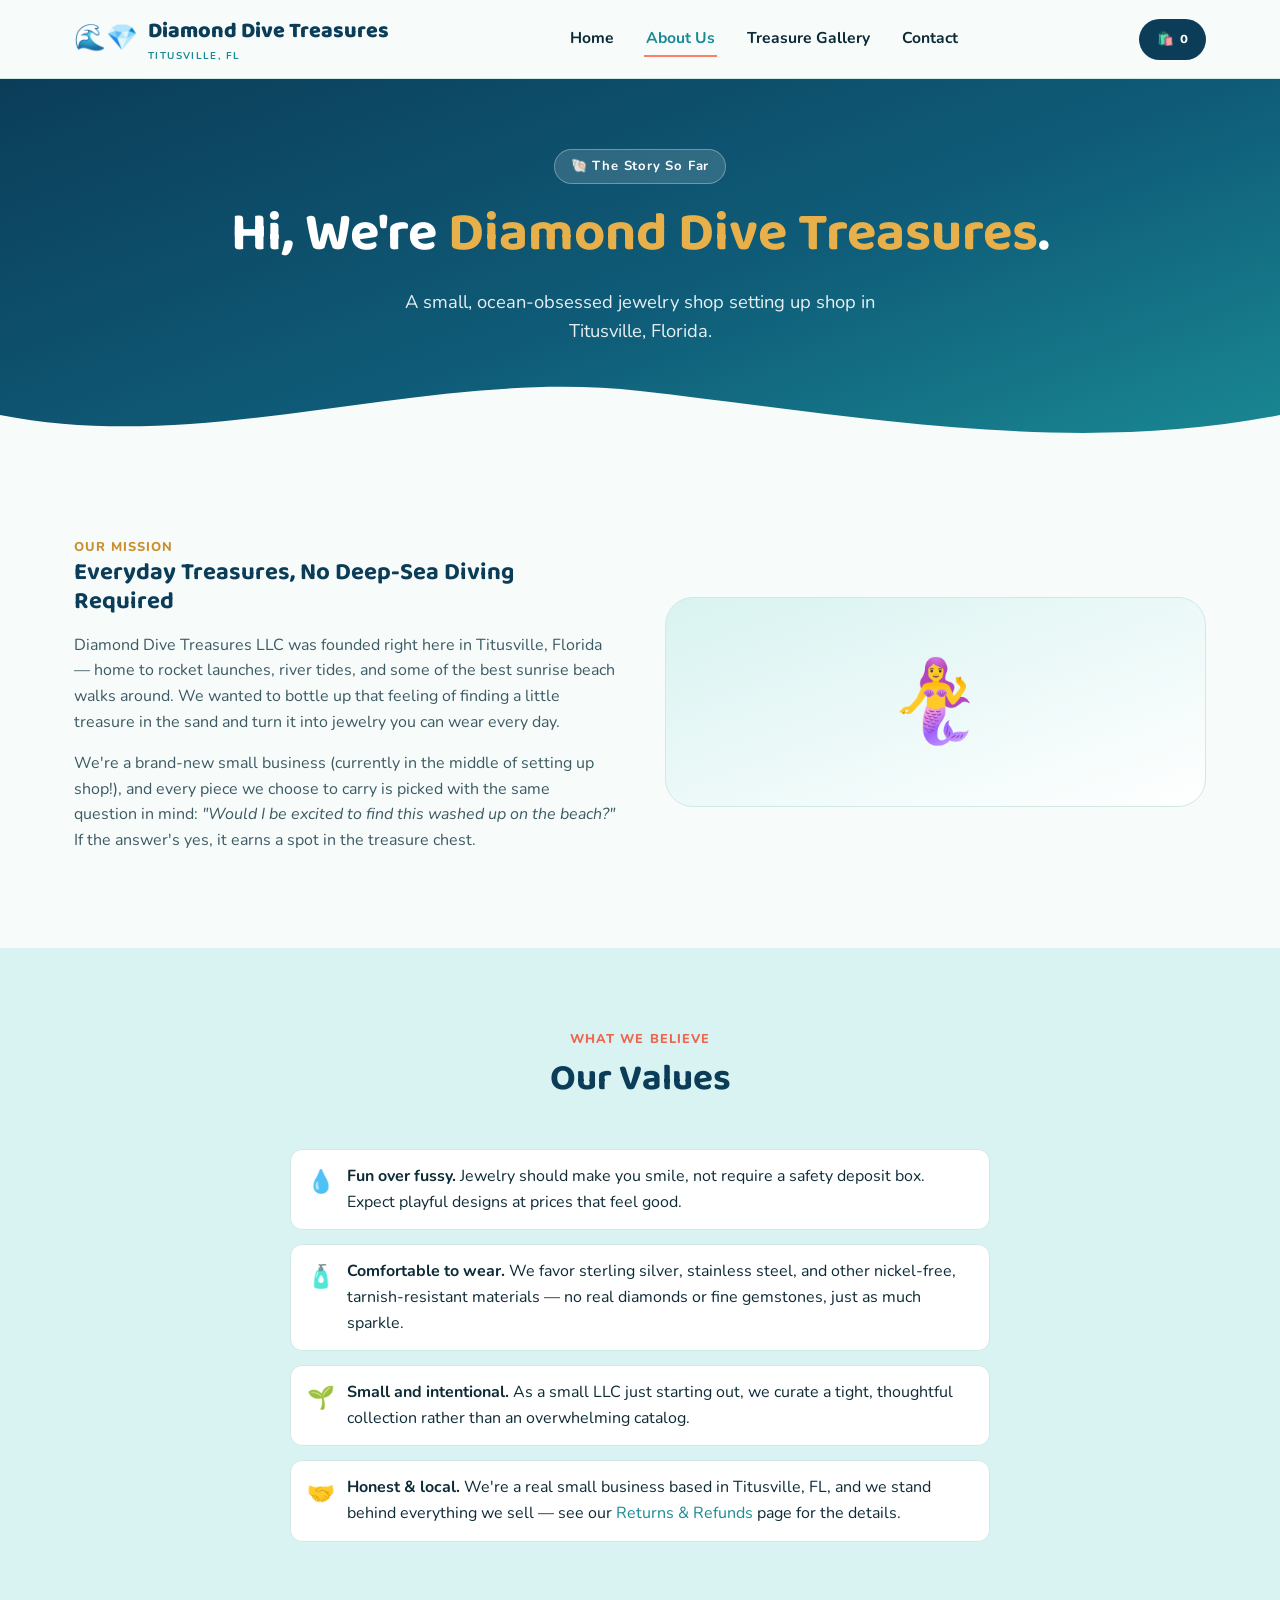
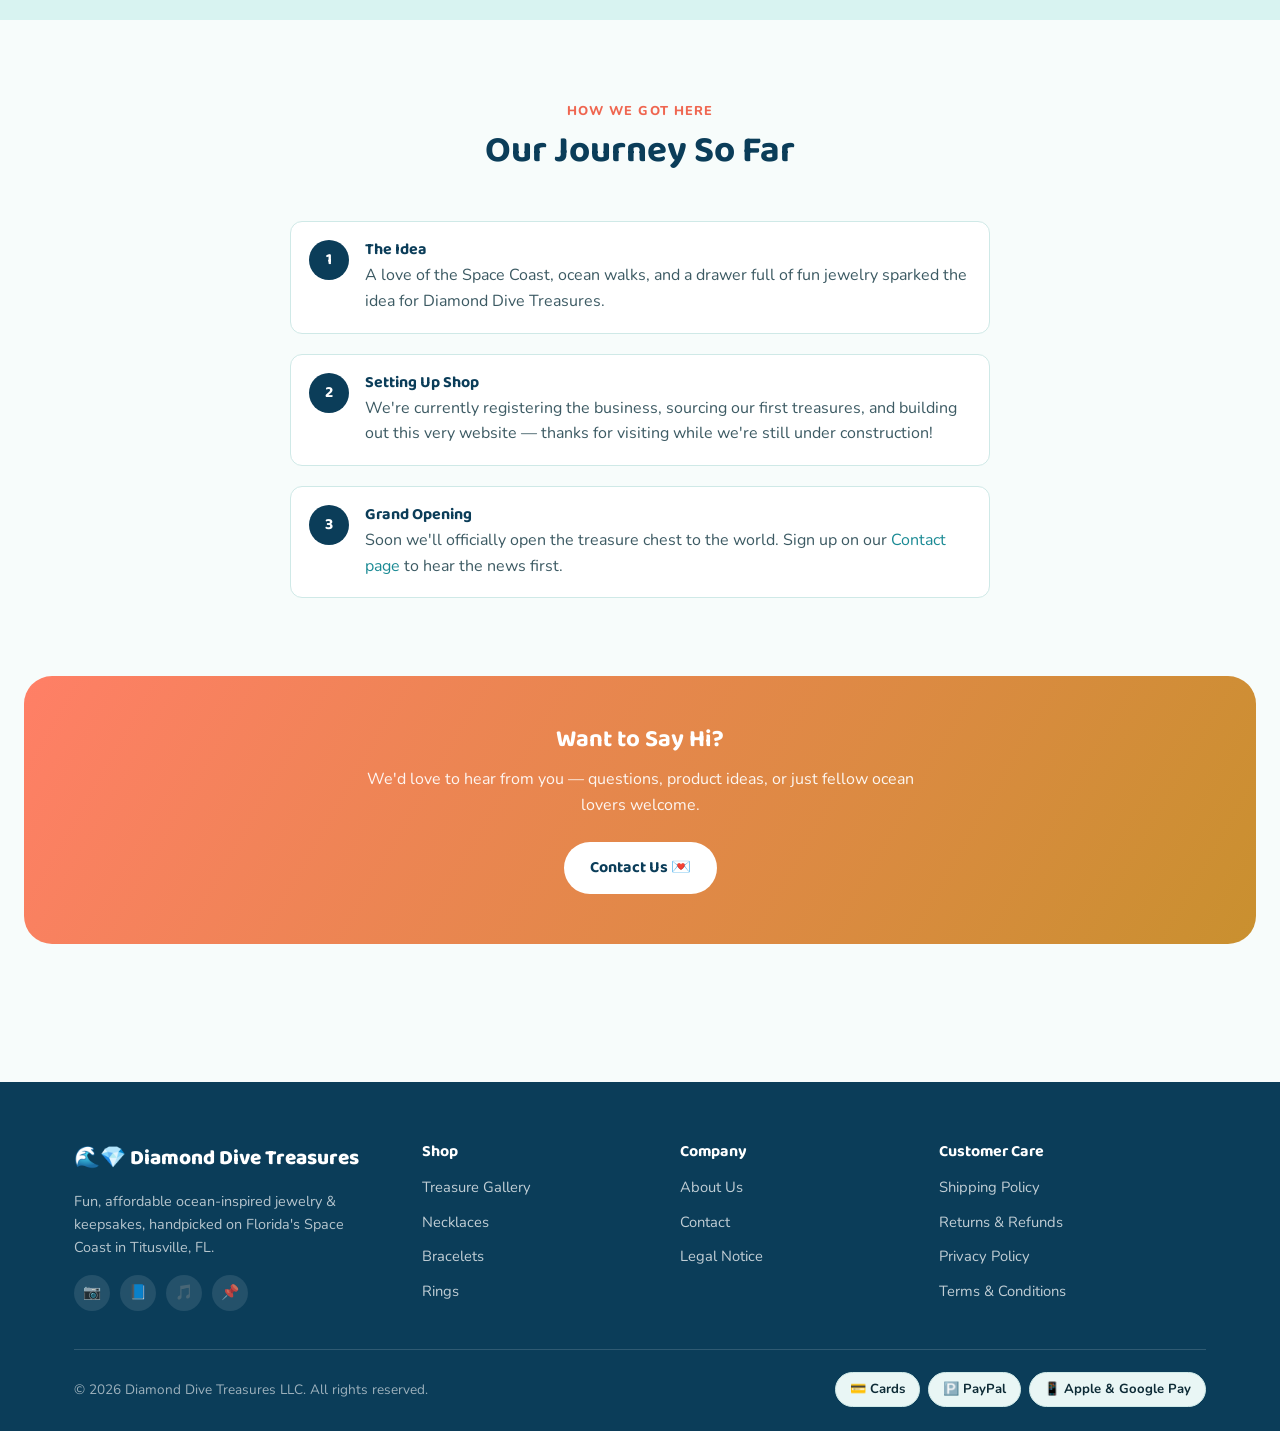
==== about.html @ ce4e102c "Build initial Diamond Dive Treasures LLC website Ocean-themed static site for the jewelry business: " ====
<!DOCTYPE html>
<html lang="en">
<head>
  <meta charset="UTF-8" />
  <meta name="viewport" content="width=device-width, initial-scale=1.0" />
  <title>About Us | Diamond Dive Treasures LLC</title>
  <meta name="description" content="Meet Diamond Dive Treasures LLC — a small, ocean-loving jewelry shop based in Titusville, FL." />
  <link rel="icon" href="data:image/svg+xml,%3Csvg xmlns='http://www.w3.org/2000/svg' viewBox='0 0 100 100'%3E%3Ctext y='.9em' font-size='90'%3E%F0%9F%92%8E%3C/text%3E%3C/svg%3E" />
  <link rel="stylesheet" href="css/style.css" />
  <link rel="preconnect" href="https://app.snipcart.com" />
  <link rel="preconnect" href="https://cdn.snipcart.com" />
  <link rel="stylesheet" href="https://cdn.snipcart.com/themes/v3.7.1/default/snipcart.css" />
</head>
<body>

  <header class="site-header">
    <div class="nav-wrap">
      <a href="index.html" class="logo">
        <span class="logo-icon">🌊💎</span>
        <span>Diamond Dive Treasures<span class="logo-sub">Titusville, FL</span></span>
      </a>
      <nav>
        <ul class="nav-links">
          <li><a href="index.html">Home</a></li>
          <li><a href="about.html">About Us</a></li>
          <li><a href="gallery.html">Treasure Gallery</a></li>
          <li><a href="contact.html">Contact</a></li>
        </ul>
      </nav>
      <div class="nav-actions">
        <button class="cart-btn snipcart-checkout" aria-label="View cart">🛍️ <span class="snipcart-total-items">0</span></button>
        <button class="nav-toggle" aria-label="Toggle menu"><span></span><span></span><span></span></button>
      </div>
    </div>
  </header>

  <section class="hero" style="padding:70px 0 110px;">
    <div class="bubbles"></div>
    <div class="container" style="grid-template-columns:1fr;text-align:center;">
      <div>
        <span class="hero-eyebrow">🐚 The Story So Far</span>
        <h1>Hi, We're <span>Diamond Dive Treasures</span>.</h1>
        <p class="lead" style="margin:0 auto;">A small, ocean-obsessed jewelry shop setting up shop in Titusville, Florida.</p>
      </div>
    </div>
    <div class="wave-divider">
      <svg viewBox="0 0 1440 120" preserveAspectRatio="none"><path fill="#f7fcfb" d="M0,64 C240,120 480,0 720,32 C960,64 1200,120 1440,64 L1440,120 L0,120 Z"></path></svg>
    </div>
  </section>

  <section class="section">
    <div class="container split">
      <div>
        <span class="kicker" style="color:#c9902f;font-weight:800;letter-spacing:.08em;text-transform:uppercase;font-size:.8rem;">Our Mission</span>
        <h2>Everyday Treasures, No Deep-Sea Diving Required</h2>
        <p style="color:var(--ink-soft);">Diamond Dive Treasures LLC was founded right here in Titusville, Florida — home to rocket launches, river tides, and some of the best sunrise beach walks around. We wanted to bottle up that feeling of finding a little treasure in the sand and turn it into jewelry you can wear every day.</p>
        <p style="color:var(--ink-soft);">We're a brand-new small business (currently in the middle of setting up shop!), and every piece we choose to carry is picked with the same question in mind: <em>"Would I be excited to find this washed up on the beach?"</em> If the answer's yes, it earns a spot in the treasure chest.</p>
      </div>
      <div class="about-blob">🧜‍♀️</div>
    </div>
  </section>

  <section class="section section-alt">
    <div class="container">
      <div class="section-head">
        <span class="kicker">What We Believe</span>
        <h2>Our Values</h2>
      </div>
      <ul class="value-list" style="max-width:700px;margin:0 auto;">
        <li><span class="emoji">💧</span><div><strong>Fun over fussy.</strong> Jewelry should make you smile, not require a safety deposit box. Expect playful designs at prices that feel good.</div></li>
        <li><span class="emoji">🧴</span><div><strong>Comfortable to wear.</strong> We favor sterling silver, stainless steel, and other nickel-free, tarnish-resistant materials — no real diamonds or fine gemstones, just as much sparkle.</div></li>
        <li><span class="emoji">🌱</span><div><strong>Small and intentional.</strong> As a small LLC just starting out, we curate a tight, thoughtful collection rather than an overwhelming catalog.</div></li>
        <li><span class="emoji">🤝</span><div><strong>Honest &amp; local.</strong> We're a real small business based in Titusville, FL, and we stand behind everything we sell — see our <a href="returns-refunds.html">Returns &amp; Refunds</a> page for the details.</div></li>
      </ul>
    </div>
  </section>

  <section class="section">
    <div class="container">
      <div class="section-head">
        <span class="kicker">How We Got Here</span>
        <h2>Our Journey So Far</h2>
      </div>
      <div class="timeline" style="max-width:700px;margin:0 auto;">
        <div class="step">
          <div class="num">1</div>
          <div><h4 style="margin:0 0 4px;">The Idea</h4><p style="margin:0;color:var(--ink-soft);">A love of the Space Coast, ocean walks, and a drawer full of fun jewelry sparked the idea for Diamond Dive Treasures.</p></div>
        </div>
        <div class="step">
          <div class="num">2</div>
          <div><h4 style="margin:0 0 4px;">Setting Up Shop</h4><p style="margin:0;color:var(--ink-soft);">We're currently registering the business, sourcing our first treasures, and building out this very website — thanks for visiting while we're still under construction!</p></div>
        </div>
        <div class="step">
          <div class="num">3</div>
          <div><h4 style="margin:0 0 4px;">Grand Opening</h4><p style="margin:0;color:var(--ink-soft);">Soon we'll officially open the treasure chest to the world. Sign up on our <a href="contact.html">Contact page</a> to hear the news first.</p></div>
        </div>
      </div>
    </div>
  </section>

  <section class="section" style="padding-top:0;">
    <div class="cta-banner">
      <h2>Want to Say Hi?</h2>
      <p>We'd love to hear from you — questions, product ideas, or just fellow ocean lovers welcome.</p>
      <a href="contact.html" class="btn" style="background:#fff;color:var(--deep-navy);">Contact Us 💌</a>
    </div>
  </section>

  <footer class="site-footer">
    <div class="container">
      <div class="footer-grid">
        <div>
          <div class="footer-brand">🌊💎 Diamond Dive Treasures</div>
          <p class="footer-tag">Fun, affordable ocean-inspired jewelry &amp; keepsakes, handpicked on Florida's Space Coast in Titusville, FL.</p>
          <div class="footer-social">
            <a href="#" aria-label="Instagram">📷</a>
            <a href="#" aria-label="Facebook">📘</a>
            <a href="#" aria-label="TikTok">🎵</a>
            <a href="#" aria-label="Pinterest">📌</a>
          </div>
        </div>
        <div>
          <h4>Shop</h4>
          <ul>
            <li><a href="gallery.html">Treasure Gallery</a></li>
            <li><a href="gallery.html#necklaces">Necklaces</a></li>
            <li><a href="gallery.html#bracelets">Bracelets</a></li>
            <li><a href="gallery.html#rings">Rings</a></li>
          </ul>
        </div>
        <div>
          <h4>Company</h4>
          <ul>
            <li><a href="about.html">About Us</a></li>
            <li><a href="contact.html">Contact</a></li>
            <li><a href="legal-notice.html">Legal Notice</a></li>
          </ul>
        </div>
        <div>
          <h4>Customer Care</h4>
          <ul>
            <li><a href="shipping-policy.html">Shipping Policy</a></li>
            <li><a href="returns-refunds.html">Returns &amp; Refunds</a></li>
            <li><a href="privacy-policy.html">Privacy Policy</a></li>
            <li><a href="terms-conditions.html">Terms &amp; Conditions</a></li>
          </ul>
        </div>
      </div>
      <div class="footer-bottom">
        <span>&copy; <span id="year"></span> Diamond Dive Treasures LLC. All rights reserved.</span>
        <div class="payment-badges" aria-label="We accept">
          <span class="badge" style="color:#0d2b36;background:#e9f6f5;border-color:#cfe9e7;">💳 Cards</span>
          <span class="badge" style="color:#0d2b36;background:#e9f6f5;border-color:#cfe9e7;">🅿️ PayPal</span>
          <span class="badge" style="color:#0d2b36;background:#e9f6f5;border-color:#cfe9e7;">📱 Apple &amp; Google Pay</span>
        </div>
      </div>
    </div>
  </footer>

  <script>document.getElementById('year').textContent = new Date().getFullYear();</script>
  <script src="js/main.js"></script>
  <div hidden id="snipcart" data-api-key="YOUR_SNIPCART_PUBLIC_API_KEY" data-config-modal-style="side"></div>
  <script async src="https://cdn.snipcart.com/themes/v3.7.1/default/snipcart.js"></script>
</body>
</html>
---- css/style.css ----
/* ============================================================
   Diamond Dive Treasures LLC — Ocean Theme Stylesheet
   ============================================================ */

@import url('https://fonts.googleapis.com/css2?family=Baloo+2:wght@500;700;800&family=Nunito:wght@400;600;700;800&display=swap');

:root {
  /* Ocean palette */
  --deep-navy: #0b3d59;
  --ocean-blue: #0f5c78;
  --teal: #1a8a94;
  --aqua: #4fc4d1;
  --seafoam: #d8f3f1;
  --foam-white: #f7fcfb;
  --sand: #fdf6e8;
  --treasure-gold: #e8b04b;
  --treasure-gold-dark: #c9902f;
  --coral: #ff7f66;
  --coral-dark: #ef6650;
  --ink: #0d2b36;
  --ink-soft: #3c5a63;
  --border-soft: #cfe9e7;

  --shadow-soft: 0 10px 30px rgba(11, 61, 89, 0.12);
  --shadow-pop: 0 6px 16px rgba(11, 61, 89, 0.18);
  --radius: 18px;
  --radius-sm: 12px;
}

* { box-sizing: border-box; }

html { scroll-behavior: smooth; }

body {
  margin: 0;
  font-family: 'Nunito', sans-serif;
  color: var(--ink);
  background: var(--foam-white);
  line-height: 1.6;
}

h1, h2, h3, h4, .brand-font {
  font-family: 'Baloo 2', cursive;
  color: var(--deep-navy);
  line-height: 1.2;
  margin: 0 0 0.5em;
}

a { color: var(--teal); text-decoration: none; }
a:hover { color: var(--coral); }

img { max-width: 100%; display: block; }

.container {
  width: 100%;
  max-width: 1180px;
  margin: 0 auto;
  padding: 0 24px;
}

/* ---------------- Buttons ---------------- */
.btn {
  display: inline-flex;
  align-items: center;
  gap: 8px;
  padding: 13px 26px;
  border-radius: 999px;
  font-family: 'Baloo 2', cursive;
  font-weight: 700;
  font-size: 1rem;
  border: none;
  cursor: pointer;
  transition: transform 0.15s ease, box-shadow 0.15s ease, background 0.15s ease;
  text-align: center;
}
.btn:hover { transform: translateY(-2px); }

.btn-primary {
  background: linear-gradient(135deg, var(--coral), var(--coral-dark));
  color: #fff;
  box-shadow: var(--shadow-pop);
}
.btn-primary:hover { color: #fff; box-shadow: 0 10px 22px rgba(239, 102, 80, 0.35); }

.btn-secondary {
  background: #fff;
  color: var(--ocean-blue);
  border: 2px solid var(--ocean-blue);
}
.btn-secondary:hover { color: var(--teal); border-color: var(--teal); }

.btn-gold {
  background: linear-gradient(135deg, var(--treasure-gold), var(--treasure-gold-dark));
  color: var(--deep-navy);
  box-shadow: 0 6px 16px rgba(201, 144, 47, 0.35);
}
.btn-gold:hover { color: var(--deep-navy); }

.btn-block { width: 100%; justify-content: center; }
.btn-sm { padding: 9px 18px; font-size: 0.9rem; }

/* ---------------- Header / Nav ---------------- */
.site-header {
  position: sticky;
  top: 0;
  z-index: 100;
  background: rgba(247, 252, 251, 0.92);
  backdrop-filter: blur(8px);
  border-bottom: 1px solid var(--border-soft);
}

.nav-wrap {
  display: flex;
  align-items: center;
  justify-content: space-between;
  padding: 14px 24px;
  max-width: 1180px;
  margin: 0 auto;
}

.logo {
  display: flex;
  align-items: center;
  gap: 10px;
  font-family: 'Baloo 2', cursive;
  font-weight: 800;
  font-size: 1.35rem;
  color: var(--deep-navy);
}
.logo .logo-icon { font-size: 1.6rem; }
.logo .logo-sub {
  display: block;
  font-family: 'Nunito', sans-serif;
  font-weight: 700;
  font-size: 0.62rem;
  letter-spacing: 0.14em;
  color: var(--teal);
  text-transform: uppercase;
}

.nav-links {
  display: flex;
  align-items: center;
  gap: 28px;
  list-style: none;
  margin: 0;
  padding: 0;
}
.nav-links a {
  color: var(--ink);
  font-weight: 700;
  font-size: 0.98rem;
  padding: 6px 2px;
  border-bottom: 2px solid transparent;
}
.nav-links a:hover,
.nav-links a.active { color: var(--teal); border-bottom-color: var(--coral); }

.nav-actions { display: flex; align-items: center; gap: 14px; }

.cart-btn {
  position: relative;
  display: inline-flex;
  align-items: center;
  gap: 6px;
  background: var(--deep-navy);
  color: #fff;
  border: none;
  border-radius: 999px;
  padding: 10px 18px;
  font-family: 'Baloo 2', cursive;
  font-weight: 700;
  cursor: pointer;
}
.cart-btn:hover { background: var(--ocean-blue); color: #fff; }

.nav-toggle {
  display: none;
  flex-direction: column;
  gap: 5px;
  background: none;
  border: none;
  cursor: pointer;
  padding: 6px;
}
.nav-toggle span { width: 26px; height: 3px; background: var(--deep-navy); border-radius: 3px; }

@media (max-width: 860px) {
  .nav-links {
    position: fixed;
    top: 68px;
    left: 0;
    right: 0;
    background: var(--foam-white);
    flex-direction: column;
    align-items: flex-start;
    gap: 0;
    padding: 10px 24px 20px;
    border-bottom: 1px solid var(--border-soft);
    transform: translateY(-130%);
    transition: transform 0.25s ease;
  }
  .nav-links.open { transform: translateY(0); }
  .nav-links li { width: 100%; padding: 10px 0; border-bottom: 1px solid var(--border-soft); }
  .nav-toggle { display: flex; }
}

/* ---------------- Hero ---------------- */
.hero {
  position: relative;
  overflow: hidden;
  background: linear-gradient(160deg, var(--deep-navy), var(--ocean-blue) 55%, var(--teal));
  color: #fff;
  padding: 90px 0 130px;
}
.hero .container {
  position: relative;
  z-index: 2;
  display: grid;
  grid-template-columns: 1.1fr 0.9fr;
  gap: 40px;
  align-items: center;
}
.hero-eyebrow {
  display: inline-block;
  background: rgba(255,255,255,0.14);
  border: 1px solid rgba(255,255,255,0.3);
  padding: 6px 16px;
  border-radius: 999px;
  font-weight: 700;
  font-size: 0.82rem;
  letter-spacing: 0.06em;
  margin-bottom: 18px;
}
.hero h1 {
  color: #fff;
  font-size: clamp(2.2rem, 4.5vw, 3.4rem);
  margin-bottom: 0.35em;
}
.hero h1 span { color: var(--treasure-gold); }
.hero p.lead {
  font-size: 1.15rem;
  color: rgba(255,255,255,0.9);
  max-width: 46ch;
  margin-bottom: 28px;
}
.hero-ctas { display: flex; gap: 14px; flex-wrap: wrap; }

.hero-art {
  position: relative;
  display: flex;
  align-items: center;
  justify-content: center;
}
.hero-blob {
  width: 320px;
  height: 320px;
  border-radius: 46% 54% 60% 40% / 50% 45% 55% 50%;
  background: radial-gradient(circle at 30% 30%, rgba(232,176,75,0.9), rgba(255,127,102,0.65) 55%, rgba(79,196,209,0.55));
  display: flex;
  align-items: center;
  justify-content: center;
  font-size: 6rem;
  box-shadow: 0 30px 60px rgba(0,0,0,0.25);
  animation: float 6s ease-in-out infinite;
}
@keyframes float {
  0%, 100% { transform: translateY(0) rotate(0deg); }
  50% { transform: translateY(-16px) rotate(3deg); }
}

.wave-divider {
  position: absolute;
  left: 0; right: 0; bottom: -1px;
  line-height: 0;
}
.wave-divider svg { width: 100%; height: 90px; display: block; }

.bubbles { position: absolute; inset: 0; z-index: 1; pointer-events: none; }
.bubble {
  position: absolute;
  bottom: -60px;
  background: rgba(255,255,255,0.18);
  border-radius: 50%;
  animation: rise linear infinite;
}
@keyframes rise {
  0% { transform: translateY(0) translateX(0); opacity: 0; }
  10% { opacity: 1; }
  100% { transform: translateY(-520px) translateX(20px); opacity: 0; }
}

/* ---------------- Sections ---------------- */
.section { padding: 78px 0; }
.section-alt { background: var(--seafoam); }
.section-sand { background: var(--sand); }

.section-head { text-align: center; max-width: 680px; margin: 0 auto 48px; }
.section-head .kicker {
  display: inline-block;
  color: var(--coral-dark);
  font-weight: 800;
  letter-spacing: 0.08em;
  text-transform: uppercase;
  font-size: 0.8rem;
  margin-bottom: 8px;
}
.section-head h2 { font-size: clamp(1.7rem, 3vw, 2.3rem); }
.section-head p { color: var(--ink-soft); font-size: 1.05rem; }

/* ---------------- Feature / value cards ---------------- */
.grid-3 { display: grid; grid-template-columns: repeat(3, 1fr); gap: 26px; }
.grid-2 { display: grid; grid-template-columns: repeat(2, 1fr); gap: 26px; }

.feature-card {
  background: #fff;
  border-radius: var(--radius);
  padding: 32px 26px;
  text-align: center;
  box-shadow: var(--shadow-soft);
  border: 1px solid var(--border-soft);
}
.feature-card .icon {
  width: 62px; height: 62px;
  margin: 0 auto 16px;
  border-radius: 50%;
  background: linear-gradient(135deg, var(--aqua), var(--teal));
  display: flex; align-items: center; justify-content: center;
  font-size: 1.7rem;
}
.feature-card h3 { font-size: 1.15rem; margin-bottom: 8px; }
.feature-card p { color: var(--ink-soft); font-size: 0.96rem; margin: 0; }

/* ---------------- Product cards ---------------- */
.product-grid {
  display: grid;
  grid-template-columns: repeat(auto-fill, minmax(255px, 1fr));
  gap: 28px;
}

.product-card {
  background: #fff;
  border-radius: var(--radius);
  overflow: hidden;
  box-shadow: var(--shadow-soft);
  border: 1px solid var(--border-soft);
  display: flex;
  flex-direction: column;
  transition: transform 0.2s ease, box-shadow 0.2s ease;
}
.product-card:hover { transform: translateY(-5px); box-shadow: 0 16px 34px rgba(11,61,89,0.18); }

.product-media {
  height: 190px;
  background: linear-gradient(135deg, var(--aqua), var(--ocean-blue));
  display: flex; align-items: center; justify-content: center;
  font-size: 3.6rem;
  position: relative;
}
.product-media .tag {
  position: absolute;
  top: 12px; left: 12px;
  background: var(--treasure-gold);
  color: var(--deep-navy);
  font-weight: 800;
  font-size: 0.7rem;
  letter-spacing: 0.05em;
  text-transform: uppercase;
  padding: 5px 10px;
  border-radius: 999px;
}

.product-body { padding: 20px 20px 22px; display: flex; flex-direction: column; gap: 8px; flex: 1; }
.product-cat { font-size: 0.72rem; font-weight: 800; letter-spacing: 0.08em; text-transform: uppercase; color: var(--teal); }
.product-body h3 { font-size: 1.12rem; margin: 0; }
.product-body p.desc { color: var(--ink-soft); font-size: 0.92rem; margin: 0; flex: 1; }
.product-meta { font-size: 0.82rem; color: var(--ink-soft); }
.product-footer {
  display: flex; align-items: center; justify-content: space-between;
  margin-top: 10px;
}
.price { font-family: 'Baloo 2', cursive; font-weight: 800; font-size: 1.25rem; color: var(--deep-navy); }

.snipcart-add-item {
  background: var(--coral);
  color: #fff;
  border: none;
  border-radius: 999px;
  padding: 10px 18px;
  font-weight: 800;
  font-family: 'Baloo 2', cursive;
  cursor: pointer;
  transition: background 0.15s ease, transform 0.15s ease;
}
.snipcart-add-item:hover { background: var(--coral-dark); transform: translateY(-2px); }

/* ---------------- Filters ---------------- */
.filter-bar {
  display: flex; flex-wrap: wrap; gap: 10px;
  justify-content: center;
  margin-bottom: 40px;
}
.filter-btn {
  background: #fff;
  border: 2px solid var(--border-soft);
  color: var(--ink-soft);
  font-weight: 700;
  padding: 8px 18px;
  border-radius: 999px;
  cursor: pointer;
  font-family: 'Nunito', sans-serif;
}
.filter-btn.active, .filter-btn:hover {
  background: var(--teal); border-color: var(--teal); color: #fff;
}

/* ---------------- About page ---------------- */
.split {
  display: grid;
  grid-template-columns: 1fr 1fr;
  gap: 50px;
  align-items: center;
}
.about-blob {
  background: linear-gradient(160deg, var(--seafoam), #fff);
  border-radius: 28px;
  padding: 40px;
  text-align: center;
  border: 1px solid var(--border-soft);
  font-size: 5rem;
}
.value-list { list-style: none; margin: 0; padding: 0; display: grid; gap: 14px; }
.value-list li {
  display: flex; gap: 12px; align-items: flex-start;
  background: #fff; border: 1px solid var(--border-soft);
  padding: 14px 16px; border-radius: var(--radius-sm);
}
.value-list .emoji { font-size: 1.4rem; }

.timeline { display: grid; gap: 20px; margin-top: 10px; }
.timeline .step {
  display: flex; gap: 16px; align-items: flex-start;
  background: #fff; border: 1px solid var(--border-soft);
  padding: 18px; border-radius: var(--radius-sm);
}
.timeline .num {
  flex-shrink: 0;
  width: 40px; height: 40px; border-radius: 50%;
  background: var(--deep-navy); color: #fff;
  display: flex; align-items: center; justify-content: center;
  font-family: 'Baloo 2', cursive; font-weight: 700;
}

/* ---------------- Contact ---------------- */
.contact-grid {
  display: grid;
  grid-template-columns: 0.9fr 1.1fr;
  gap: 40px;
}
.contact-card {
  background: #fff;
  border-radius: var(--radius);
  border: 1px solid var(--border-soft);
  padding: 32px;
  box-shadow: var(--shadow-soft);
}
.contact-info-item { display: flex; gap: 14px; margin-bottom: 20px; }
.contact-info-item .icon {
  width: 44px; height: 44px; border-radius: 50%;
  background: var(--seafoam); display: flex; align-items: center; justify-content: center;
  font-size: 1.2rem; flex-shrink: 0;
}
.contact-info-item h4 { margin: 0 0 4px; font-size: 1rem; }
.contact-info-item p { margin: 0; color: var(--ink-soft); font-size: 0.94rem; }

.form-field { margin-bottom: 18px; }
.form-field label { display: block; font-weight: 700; margin-bottom: 6px; font-size: 0.92rem; }
.form-field input,
.form-field textarea,
.form-field select {
  width: 100%;
  padding: 12px 14px;
  border: 2px solid var(--border-soft);
  border-radius: var(--radius-sm);
  font-family: 'Nunito', sans-serif;
  font-size: 0.96rem;
  background: var(--foam-white);
}
.form-field input:focus,
.form-field textarea:focus { outline: none; border-color: var(--teal); }
.form-note { font-size: 0.85rem; color: var(--ink-soft); margin-top: 10px; }
#form-status { margin-top: 14px; font-weight: 700; }
#form-status.success { color: #1a8a5e; }
#form-status.error { color: var(--coral-dark); }

/* ---------------- Legal pages ---------------- */
.legal-wrap { max-width: 850px; margin: 0 auto; }
.legal-wrap h2 { margin-top: 40px; font-size: 1.3rem; }
.legal-wrap h2:first-child { margin-top: 0; }
.legal-wrap p, .legal-wrap li { color: var(--ink-soft); }
.legal-updated {
  display: inline-block;
  background: var(--seafoam);
  padding: 6px 14px;
  border-radius: 999px;
  font-size: 0.85rem;
  font-weight: 700;
  color: var(--teal);
  margin-bottom: 22px;
}
.legal-placeholder {
  background: #fff8e6;
  border: 1px dashed var(--treasure-gold-dark);
  border-radius: var(--radius-sm);
  padding: 18px 20px;
  font-size: 0.92rem;
  color: var(--ink-soft);
  margin-bottom: 30px;
}
.legal-toc {
  background: #fff;
  border: 1px solid var(--border-soft);
  border-radius: var(--radius-sm);
  padding: 20px 24px;
  margin-bottom: 30px;
}
.legal-toc a { display: block; padding: 4px 0; font-weight: 700; }

/* ---------------- CTA banner ---------------- */
.cta-banner {
  background: linear-gradient(120deg, var(--coral), var(--treasure-gold-dark));
  color: #fff;
  border-radius: 28px;
  padding: 50px;
  text-align: center;
  margin: 0 24px;
}
.cta-banner h2 { color: #fff; }
.cta-banner p { color: rgba(255,255,255,0.92); max-width: 55ch; margin: 0 auto 24px; }

/* ---------------- Footer ---------------- */
.site-footer {
  background: var(--deep-navy);
  color: rgba(255,255,255,0.85);
  padding: 60px 0 24px;
  margin-top: 60px;
}
.footer-grid {
  display: grid;
  grid-template-columns: 1.4fr 1fr 1fr 1.2fr;
  gap: 36px;
  padding-bottom: 36px;
  border-bottom: 1px solid rgba(255,255,255,0.15);
}
.footer-grid h4 { color: #fff; font-size: 1rem; margin-bottom: 14px; }
.footer-grid ul { list-style: none; margin: 0; padding: 0; }
.footer-grid li { margin-bottom: 9px; }
.footer-grid a { color: rgba(255,255,255,0.75); font-size: 0.92rem; }
.footer-grid a:hover { color: var(--treasure-gold); }
.footer-brand { font-family: 'Baloo 2', cursive; font-weight: 800; font-size: 1.3rem; color: #fff; margin-bottom: 10px; }
.footer-tag { font-size: 0.9rem; color: rgba(255,255,255,0.7); max-width: 30ch; }
.footer-social { display: flex; gap: 10px; margin-top: 16px; }
.footer-social a {
  width: 36px; height: 36px; border-radius: 50%;
  background: rgba(255,255,255,0.1);
  display: flex; align-items: center; justify-content: center;
}
.footer-bottom {
  display: flex; justify-content: space-between; align-items: center;
  flex-wrap: wrap; gap: 10px;
  padding-top: 22px; font-size: 0.85rem; color: rgba(255,255,255,0.6);
}
.footer-bottom a { color: rgba(255,255,255,0.6); }
.payment-badges { display: flex; gap: 8px; align-items: center; font-size: 1.3rem; }

/* ---------------- Utility ---------------- */
.text-center { text-align: center; }
.mt-0 { margin-top: 0; }
.badge-row { display: flex; gap: 10px; flex-wrap: wrap; justify-content: center; margin-top: 10px; }
.badge {
  background: rgba(255,255,255,0.12);
  border: 1px solid rgba(255,255,255,0.25);
  padding: 6px 14px; border-radius: 999px; font-size: 0.82rem; font-weight: 700; color: #fff;
}

@media (max-width: 900px) {
  .hero .container { grid-template-columns: 1fr; text-align: center; }
  .hero-ctas { justify-content: center; }
  .hero-art { order: -1; }
  .grid-3, .grid-2, .split, .contact-grid { grid-template-columns: 1fr; }
  .footer-grid { grid-template-columns: 1fr 1fr; }
}
@media (max-width: 560px) {
  .footer-grid { grid-template-columns: 1fr; }
  .cta-banner { padding: 34px 22px; margin: 0 16px; }
}
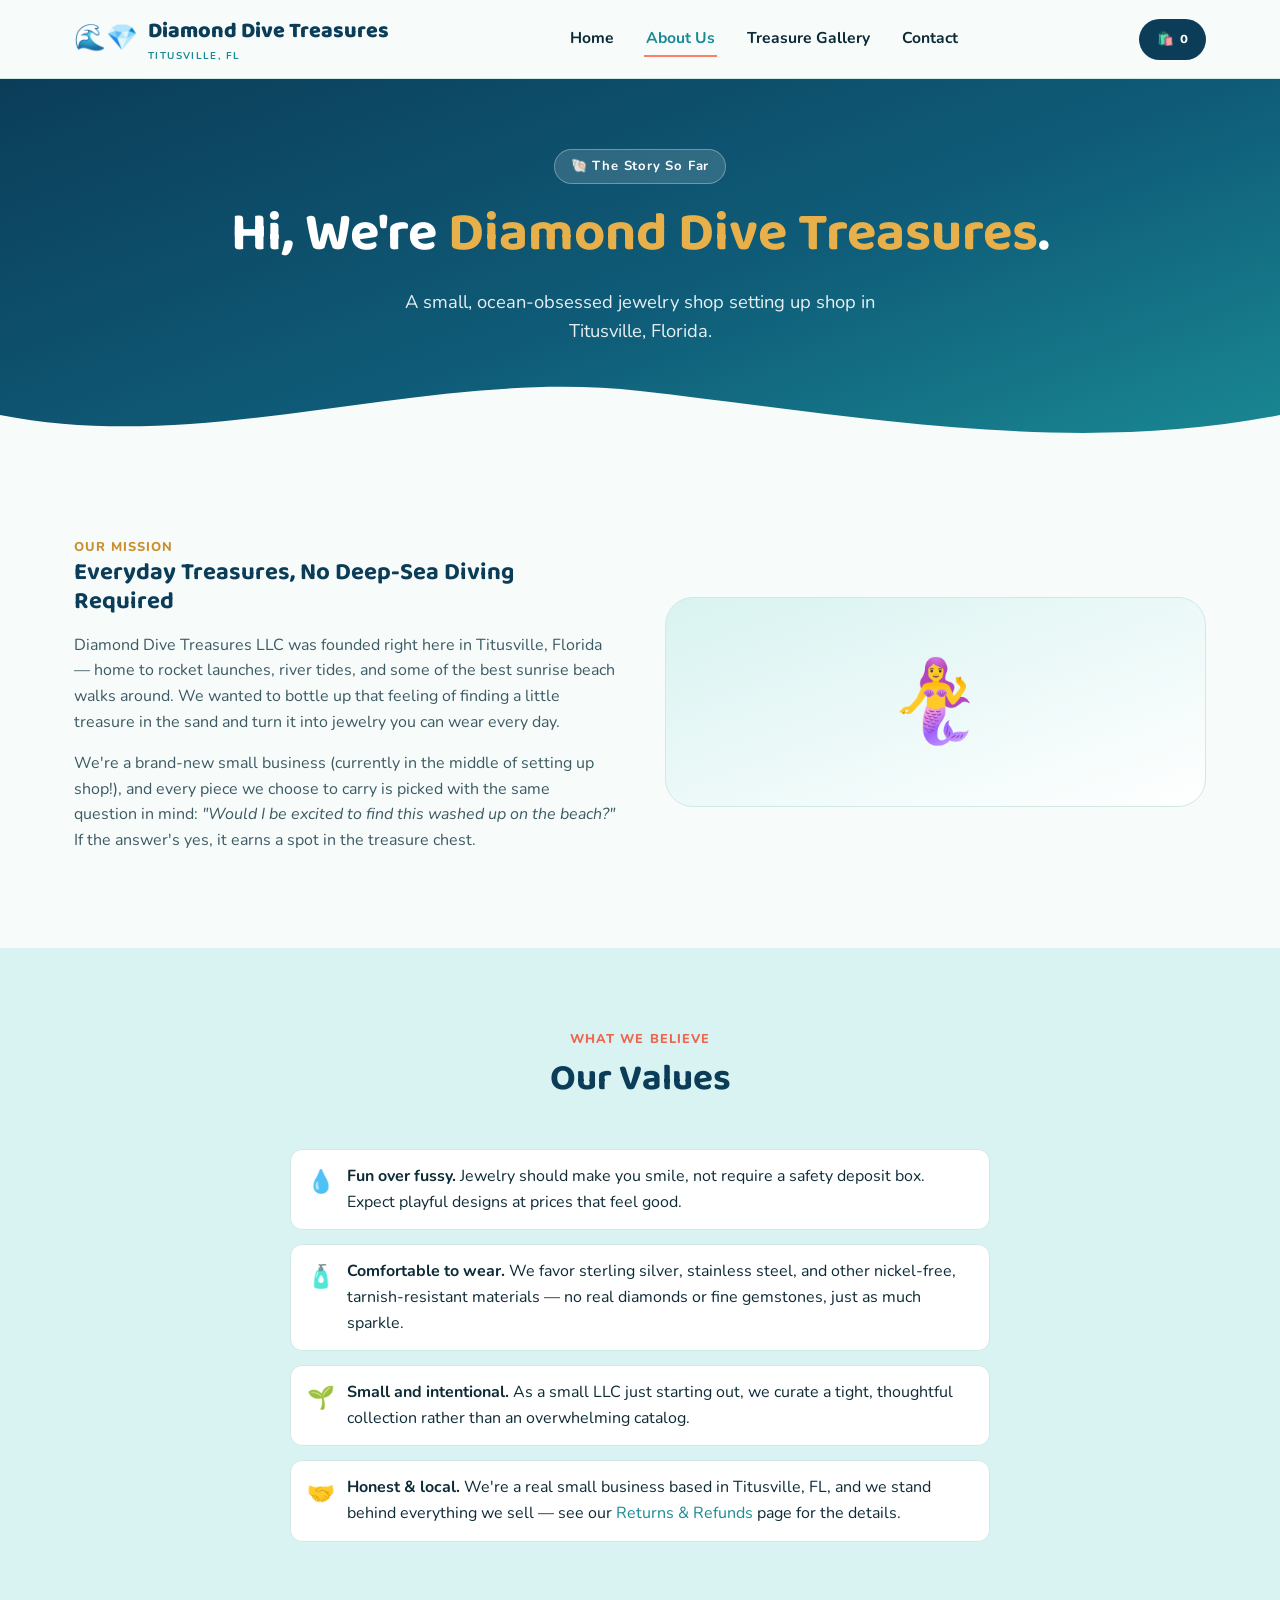
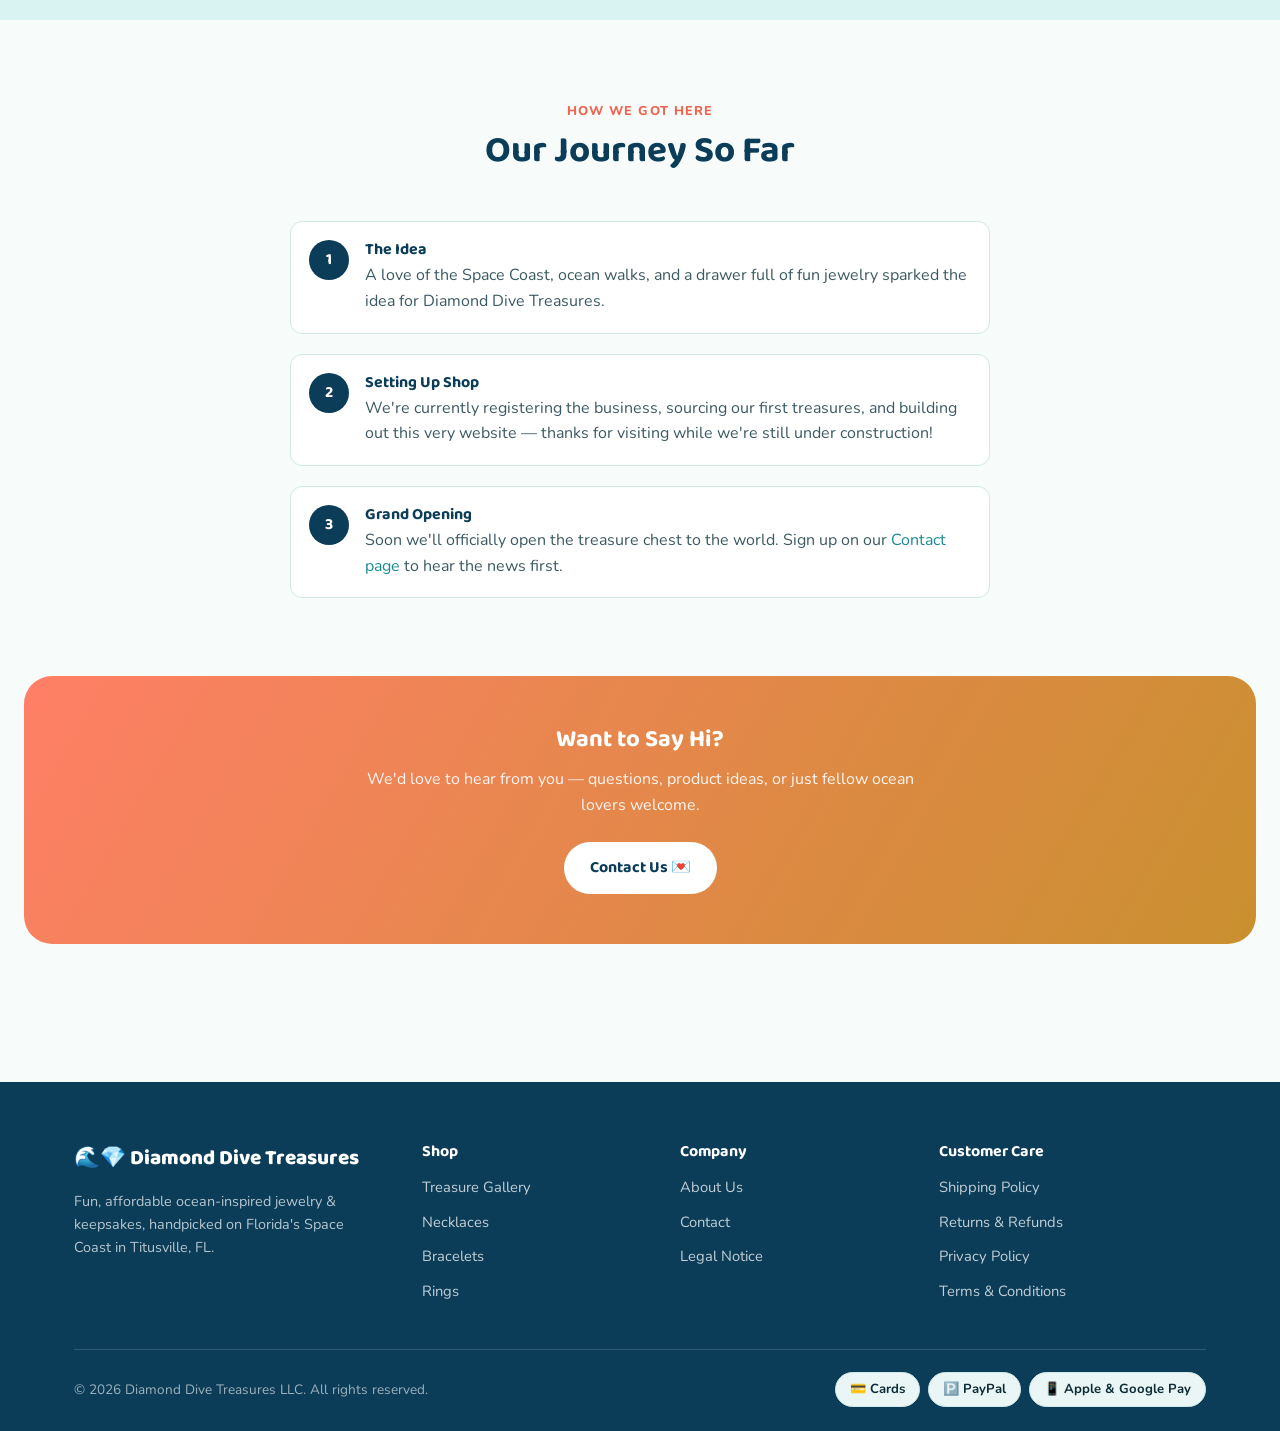
==== commit 78269900: "Remove footer social links and "opening soon" note - Drop the footer-social icon block (Instagram/Fa" ====
--- a/about.html
+++ b/about.html
@@ -5,6 +5,12 @@
   <meta name="viewport" content="width=device-width, initial-scale=1.0" />
   <title>About Us | Diamond Dive Treasures LLC</title>
   <meta name="description" content="Meet Diamond Dive Treasures LLC — a small, ocean-loving jewelry shop based in Titusville, FL." />
+  <link rel="canonical" href="https://diamonddivetreasures.shop/about.html" />
+  <meta property="og:type" content="website" />
+  <meta property="og:site_name" content="Diamond Dive Treasures LLC" />
+  <meta property="og:url" content="https://diamonddivetreasures.shop/about.html" />
+  <meta property="og:title" content="About Us | Diamond Dive Treasures LLC" />
+  <meta property="og:description" content="Meet Diamond Dive Treasures LLC — a small, ocean-loving jewelry shop based in Titusville, FL." />
   <link rel="icon" href="data:image/svg+xml,%3Csvg xmlns='http://www.w3.org/2000/svg' viewBox='0 0 100 100'%3E%3Ctext y='.9em' font-size='90'%3E%F0%9F%92%8E%3C/text%3E%3C/svg%3E" />
   <link rel="stylesheet" href="css/style.css" />
   <link rel="preconnect" href="https://app.snipcart.com" />
@@ -112,12 +118,6 @@
         <div>
           <div class="footer-brand">🌊💎 Diamond Dive Treasures</div>
           <p class="footer-tag">Fun, affordable ocean-inspired jewelry &amp; keepsakes, handpicked on Florida's Space Coast in Titusville, FL.</p>
-          <div class="footer-social">
-            <a href="#" aria-label="Instagram">📷</a>
-            <a href="#" aria-label="Facebook">📘</a>
-            <a href="#" aria-label="TikTok">🎵</a>
-            <a href="#" aria-label="Pinterest">📌</a>
-          </div>
         </div>
         <div>
           <h4>Shop</h4>
--- a/css/style.css
+++ b/css/style.css
@@ -370,6 +370,17 @@
   border-radius: 999px;
 }
 
+/* Category accent tiles — each category gets its own gradient so the
+   gallery reads as color-coded at a glance, until real product photos
+   replace these placeholder tiles. */
+.product-card[data-category="necklaces"] .product-media { background: linear-gradient(135deg, var(--aqua), var(--ocean-blue)); }
+.product-card[data-category="bracelets"] .product-media { background: linear-gradient(135deg, var(--teal), var(--deep-navy)); }
+.product-card[data-category="anklets"] .product-media { background: linear-gradient(135deg, var(--sand), var(--treasure-gold)); }
+.product-card[data-category="rings"] .product-media { background: linear-gradient(135deg, var(--treasure-gold), var(--treasure-gold-dark)); }
+.product-card[data-category="charms"] .product-media { background: linear-gradient(135deg, var(--coral), var(--coral-dark)); }
+.product-card[data-category="earrings"] .product-media { background: linear-gradient(135deg, var(--ocean-blue), var(--teal)); }
+.product-card[data-category="giftsets"] .product-media { background: linear-gradient(135deg, var(--deep-navy), var(--coral-dark)); }
+
 .product-body { padding: 20px 20px 22px; display: flex; flex-direction: column; gap: 8px; flex: 1; }
 .product-cat { font-size: 0.72rem; font-weight: 800; letter-spacing: 0.08em; text-transform: uppercase; color: var(--teal); }
 .product-body h3 { font-size: 1.12rem; margin: 0; }
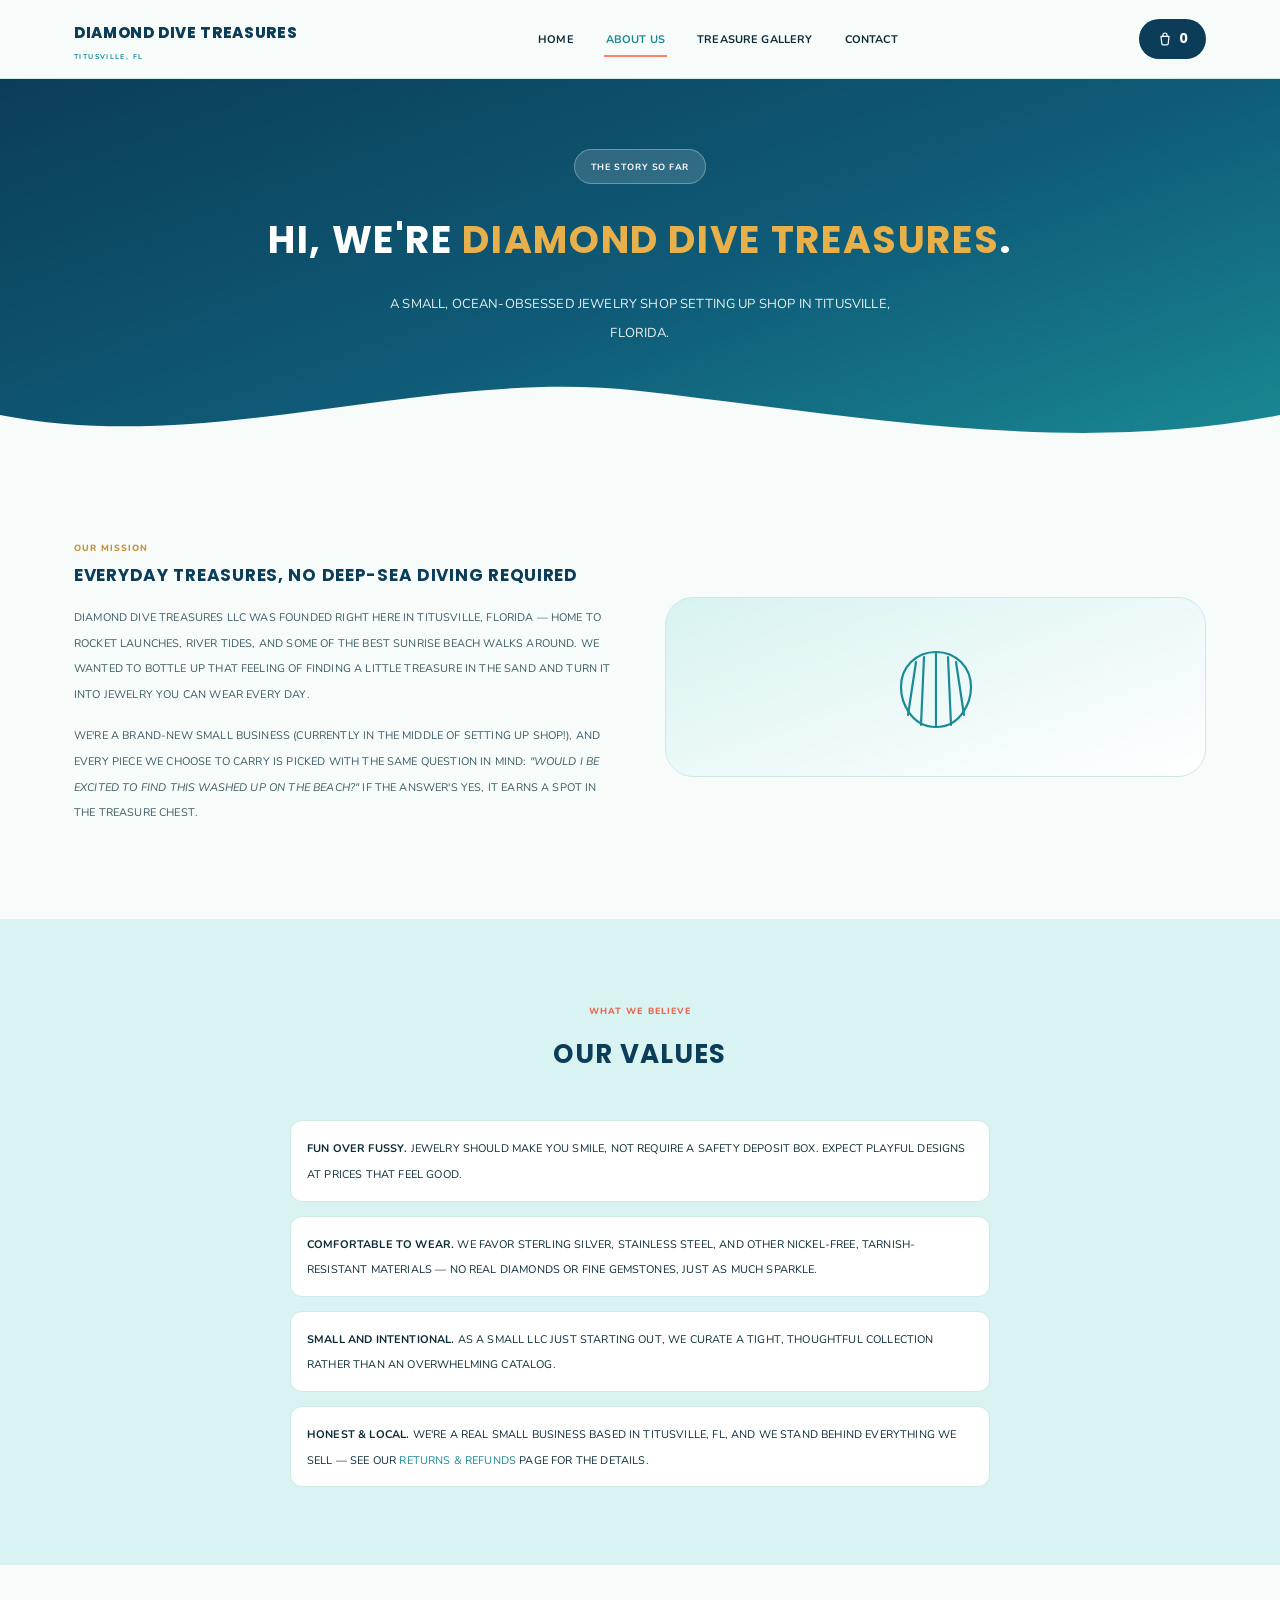
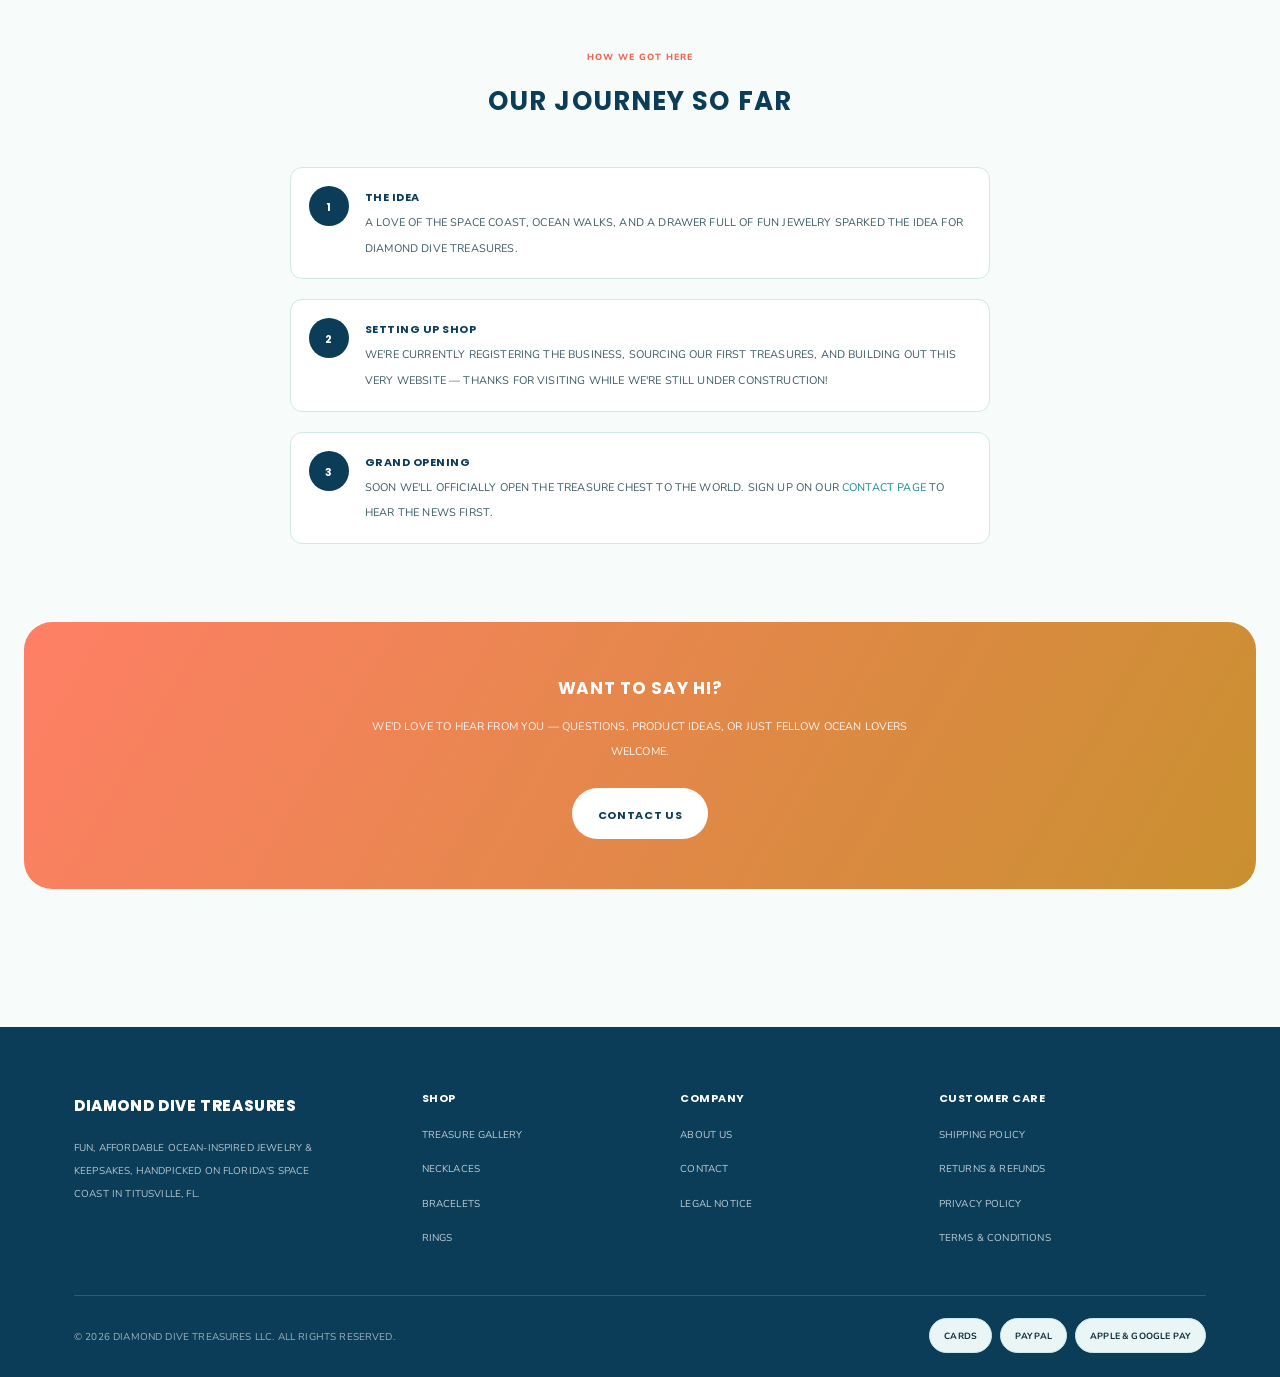
==== commit 011eb783: "Rework site to a cleaner, more professional look Swaps the playful "Baloo 2" rounded font + heavy em" ====
--- a/about.html
+++ b/about.html
@@ -22,7 +22,6 @@
   <header class="site-header">
     <div class="nav-wrap">
       <a href="index.html" class="logo">
-        <span class="logo-icon">🌊💎</span>
         <span>Diamond Dive Treasures<span class="logo-sub">Titusville, FL</span></span>
       </a>
       <nav>
@@ -34,7 +33,7 @@
         </ul>
       </nav>
       <div class="nav-actions">
-        <button class="cart-btn snipcart-checkout" aria-label="View cart">🛍️ <span class="snipcart-total-items">0</span></button>
+        <button class="cart-btn snipcart-checkout" aria-label="View cart"><span class="snipcart-total-items">0</span></button>
         <button class="nav-toggle" aria-label="Toggle menu"><span></span><span></span><span></span></button>
       </div>
     </div>
@@ -44,7 +43,7 @@
     <div class="bubbles"></div>
     <div class="container" style="grid-template-columns:1fr;text-align:center;">
       <div>
-        <span class="hero-eyebrow">🐚 The Story So Far</span>
+        <span class="hero-eyebrow">The Story So Far</span>
         <h1>Hi, We're <span>Diamond Dive Treasures</span>.</h1>
         <p class="lead" style="margin:0 auto;">A small, ocean-obsessed jewelry shop setting up shop in Titusville, Florida.</p>
       </div>
@@ -62,7 +61,7 @@
         <p style="color:var(--ink-soft);">Diamond Dive Treasures LLC was founded right here in Titusville, Florida — home to rocket launches, river tides, and some of the best sunrise beach walks around. We wanted to bottle up that feeling of finding a little treasure in the sand and turn it into jewelry you can wear every day.</p>
         <p style="color:var(--ink-soft);">We're a brand-new small business (currently in the middle of setting up shop!), and every piece we choose to carry is picked with the same question in mind: <em>"Would I be excited to find this washed up on the beach?"</em> If the answer's yes, it earns a spot in the treasure chest.</p>
       </div>
-      <div class="about-blob">🧜‍♀️</div>
+      <div class="about-blob" aria-hidden="true"></div>
     </div>
   </section>
 
@@ -73,10 +72,10 @@
         <h2>Our Values</h2>
       </div>
       <ul class="value-list" style="max-width:700px;margin:0 auto;">
-        <li><span class="emoji">💧</span><div><strong>Fun over fussy.</strong> Jewelry should make you smile, not require a safety deposit box. Expect playful designs at prices that feel good.</div></li>
-        <li><span class="emoji">🧴</span><div><strong>Comfortable to wear.</strong> We favor sterling silver, stainless steel, and other nickel-free, tarnish-resistant materials — no real diamonds or fine gemstones, just as much sparkle.</div></li>
-        <li><span class="emoji">🌱</span><div><strong>Small and intentional.</strong> As a small LLC just starting out, we curate a tight, thoughtful collection rather than an overwhelming catalog.</div></li>
-        <li><span class="emoji">🤝</span><div><strong>Honest &amp; local.</strong> We're a real small business based in Titusville, FL, and we stand behind everything we sell — see our <a href="returns-refunds.html">Returns &amp; Refunds</a> page for the details.</div></li>
+        <li><div><strong>Fun over fussy.</strong> Jewelry should make you smile, not require a safety deposit box. Expect playful designs at prices that feel good.</div></li>
+        <li><div><strong>Comfortable to wear.</strong> We favor sterling silver, stainless steel, and other nickel-free, tarnish-resistant materials — no real diamonds or fine gemstones, just as much sparkle.</div></li>
+        <li><div><strong>Small and intentional.</strong> As a small LLC just starting out, we curate a tight, thoughtful collection rather than an overwhelming catalog.</div></li>
+        <li><div><strong>Honest &amp; local.</strong> We're a real small business based in Titusville, FL, and we stand behind everything we sell — see our <a href="returns-refunds.html">Returns &amp; Refunds</a> page for the details.</div></li>
       </ul>
     </div>
   </section>
@@ -108,7 +107,7 @@
     <div class="cta-banner">
       <h2>Want to Say Hi?</h2>
       <p>We'd love to hear from you — questions, product ideas, or just fellow ocean lovers welcome.</p>
-      <a href="contact.html" class="btn" style="background:#fff;color:var(--deep-navy);">Contact Us 💌</a>
+      <a href="contact.html" class="btn" style="background:#fff;color:var(--deep-navy);">Contact Us</a>
     </div>
   </section>
 
@@ -116,7 +115,7 @@
     <div class="container">
       <div class="footer-grid">
         <div>
-          <div class="footer-brand">🌊💎 Diamond Dive Treasures</div>
+          <div class="footer-brand">Diamond Dive Treasures</div>
           <p class="footer-tag">Fun, affordable ocean-inspired jewelry &amp; keepsakes, handpicked on Florida's Space Coast in Titusville, FL.</p>
         </div>
         <div>
@@ -149,9 +148,9 @@
       <div class="footer-bottom">
         <span>&copy; <span id="year"></span> Diamond Dive Treasures LLC. All rights reserved.</span>
         <div class="payment-badges" aria-label="We accept">
-          <span class="badge" style="color:#0d2b36;background:#e9f6f5;border-color:#cfe9e7;">💳 Cards</span>
-          <span class="badge" style="color:#0d2b36;background:#e9f6f5;border-color:#cfe9e7;">🅿️ PayPal</span>
-          <span class="badge" style="color:#0d2b36;background:#e9f6f5;border-color:#cfe9e7;">📱 Apple &amp; Google Pay</span>
+          <span class="badge" style="color:#0d2b36;background:#e9f6f5;border-color:#cfe9e7;">Cards</span>
+          <span class="badge" style="color:#0d2b36;background:#e9f6f5;border-color:#cfe9e7;">PayPal</span>
+          <span class="badge" style="color:#0d2b36;background:#e9f6f5;border-color:#cfe9e7;">Apple &amp; Google Pay</span>
         </div>
       </div>
     </div>
--- a/css/style.css
+++ b/css/style.css
@@ -2,7 +2,7 @@
    Diamond Dive Treasures LLC — Ocean Theme Stylesheet
    ============================================================ */
 
-@import url('https://fonts.googleapis.com/css2?family=Baloo+2:wght@500;700;800&family=Nunito:wght@400;600;700;800&display=swap');
+@import url('https://fonts.googleapis.com/css2?family=Poppins:wght@500;600;700;800;900&family=Nunito:wght@400;600;700;800&display=swap');
 
 :root {
   /* Ocean palette */
@@ -37,13 +37,17 @@
   color: var(--ink);
   background: var(--foam-white);
   line-height: 1.6;
+  font-variant-caps: all-small-caps;
+  letter-spacing: 0.01em;
 }
 
 h1, h2, h3, h4, .brand-font {
-  font-family: 'Baloo 2', cursive;
+  font-family: 'Poppins', sans-serif;
   color: var(--deep-navy);
   line-height: 1.2;
   margin: 0 0 0.5em;
+  text-transform: uppercase;
+  letter-spacing: 0.03em;
 }
 
 a { color: var(--teal); text-decoration: none; }
@@ -65,13 +69,15 @@
   gap: 8px;
   padding: 13px 26px;
   border-radius: 999px;
-  font-family: 'Baloo 2', cursive;
+  font-family: 'Poppins', sans-serif;
   font-weight: 700;
   font-size: 1rem;
   border: none;
   cursor: pointer;
   transition: transform 0.15s ease, box-shadow 0.15s ease, background 0.15s ease;
   text-align: center;
+  text-transform: uppercase;
+  letter-spacing: 0.04em;
 }
 .btn:hover { transform: translateY(-2px); }
 
@@ -122,12 +128,13 @@
   display: flex;
   align-items: center;
   gap: 10px;
-  font-family: 'Baloo 2', cursive;
+  font-family: 'Poppins', sans-serif;
   font-weight: 800;
   font-size: 1.35rem;
   color: var(--deep-navy);
-}
-.logo .logo-icon { font-size: 1.6rem; }
+  text-transform: uppercase;
+  letter-spacing: 0.03em;
+}
 .logo .logo-sub {
   display: block;
   font-family: 'Nunito', sans-serif;
@@ -168,11 +175,23 @@
   border: none;
   border-radius: 999px;
   padding: 10px 18px;
-  font-family: 'Baloo 2', cursive;
+  font-family: 'Poppins', sans-serif;
   font-weight: 700;
   cursor: pointer;
+  text-transform: uppercase;
+  letter-spacing: 0.03em;
 }
 .cart-btn:hover { background: var(--ocean-blue); color: #fff; }
+.cart-btn::before {
+  content: '';
+  display: inline-block;
+  width: 16px;
+  height: 16px;
+  background-repeat: no-repeat;
+  background-position: center;
+  background-size: contain;
+  background-image: url("data:image/svg+xml,%3Csvg xmlns='http://www.w3.org/2000/svg' viewBox='0 0 24 24' fill='none' stroke='%23ffffff' stroke-width='1.8' stroke-linecap='round' stroke-linejoin='round'%3E%3Cpath d='M6 8h12l-1.2 11a2 2 0 0 1-2 1.8H9.2a2 2 0 0 1-2-1.8z'/%3E%3Cpath d='M9 8V6a3 3 0 0 1 6 0v2'/%3E%3C/svg%3E");
+}
 
 .nav-toggle {
   display: none;
@@ -256,11 +275,13 @@
   width: 320px;
   height: 320px;
   border-radius: 46% 54% 60% 40% / 50% 45% 55% 50%;
-  background: radial-gradient(circle at 30% 30%, rgba(232,176,75,0.9), rgba(255,127,102,0.65) 55%, rgba(79,196,209,0.55));
+  background-image: url("data:image/svg+xml,%3Csvg xmlns='http://www.w3.org/2000/svg' viewBox='0 0 100 100' fill='none' stroke='%23ffffff' stroke-width='2.2' stroke-linejoin='round'%3E%3Cpath d='M20 35L50 12l30 23-30 53z'/%3E%3Cpath d='M20 35h60M35 35L50 12l15 23M35 35l15 53M65 35L50 88'/%3E%3C/svg%3E"), radial-gradient(circle at 30% 30%, rgba(232,176,75,0.9), rgba(255,127,102,0.65) 55%, rgba(79,196,209,0.55));
+  background-repeat: no-repeat, no-repeat;
+  background-position: center, center;
+  background-size: 130px 130px, cover;
   display: flex;
   align-items: center;
   justify-content: center;
-  font-size: 6rem;
   box-shadow: 0 30px 60px rgba(0,0,0,0.25);
   animation: float 6s ease-in-out infinite;
 }
@@ -324,9 +345,19 @@
   width: 62px; height: 62px;
   margin: 0 auto 16px;
   border-radius: 50%;
-  background: linear-gradient(135deg, var(--aqua), var(--teal));
   display: flex; align-items: center; justify-content: center;
-  font-size: 1.7rem;
+  background-repeat: no-repeat, no-repeat;
+  background-position: center, center;
+  background-size: 26px 26px, cover;
+}
+.feature-card .icon-skin {
+  background-image: url("data:image/svg+xml,%3Csvg xmlns='http://www.w3.org/2000/svg' viewBox='0 0 24 24' fill='none' stroke='%23ffffff' stroke-width='1.6' stroke-linecap='round' stroke-linejoin='round'%3E%3Cpath d='M12 3s7 7.5 7 12a7 7 0 1 1-14 0c0-4.5 7-12 7-12z'/%3E%3C/svg%3E"), linear-gradient(135deg, var(--aqua), var(--teal));
+}
+.feature-card .icon-ocean {
+  background-image: url("data:image/svg+xml,%3Csvg xmlns='http://www.w3.org/2000/svg' viewBox='0 0 24 24' fill='none' stroke='%23ffffff' stroke-width='1.6' stroke-linecap='round' stroke-linejoin='round'%3E%3Cpath d='M2 15c2 0 2-3 4-3s2 3 4 3 2-3 4-3 2 3 4 3 2-3 4-3'/%3E%3Cpath d='M2 10c2 0 2-3 4-3s2 3 4 3 2-3 4-3 2 3 4 3 2-3 4-3'/%3E%3C/svg%3E"), linear-gradient(135deg, var(--aqua), var(--teal));
+}
+.feature-card .icon-batch {
+  background-image: url("data:image/svg+xml,%3Csvg xmlns='http://www.w3.org/2000/svg' viewBox='0 0 24 24' fill='none' stroke='%23ffffff' stroke-width='1.6' stroke-linecap='round' stroke-linejoin='round'%3E%3Cpath d='M3 8l9-5 9 5-9 5-9-5z'/%3E%3Cpath d='M3 8v8l9 5 9-5V8M12 13v8'/%3E%3C/svg%3E"), linear-gradient(135deg, var(--aqua), var(--teal));
 }
 .feature-card h3 { font-size: 1.15rem; margin-bottom: 8px; }
 .feature-card p { color: var(--ink-soft); font-size: 0.96rem; margin: 0; }
@@ -354,8 +385,16 @@
   height: 190px;
   background: linear-gradient(135deg, var(--aqua), var(--ocean-blue));
   display: flex; align-items: center; justify-content: center;
-  font-size: 3.6rem;
   position: relative;
+}
+.product-media::before {
+  content: '';
+  width: 64px;
+  height: 64px;
+  background-repeat: no-repeat;
+  background-position: center;
+  background-size: contain;
+  opacity: 0.92;
 }
 .product-media .tag {
   position: absolute;
@@ -370,9 +409,10 @@
   border-radius: 999px;
 }
 
-/* Category accent tiles — each category gets its own gradient so the
-   gallery reads as color-coded at a glance, until real product photos
-   replace these placeholder tiles. */
+/* Category accent tiles — each category gets its own gradient plus a
+   clean line-icon so the gallery reads as color-coded and intentional
+   at a glance, until real product photos replace these placeholder
+   tiles (see README for photo sourcing status). */
 .product-card[data-category="necklaces"] .product-media { background: linear-gradient(135deg, var(--aqua), var(--ocean-blue)); }
 .product-card[data-category="bracelets"] .product-media { background: linear-gradient(135deg, var(--teal), var(--deep-navy)); }
 .product-card[data-category="anklets"] .product-media { background: linear-gradient(135deg, var(--sand), var(--treasure-gold)); }
@@ -380,6 +420,28 @@
 .product-card[data-category="charms"] .product-media { background: linear-gradient(135deg, var(--coral), var(--coral-dark)); }
 .product-card[data-category="earrings"] .product-media { background: linear-gradient(135deg, var(--ocean-blue), var(--teal)); }
 .product-card[data-category="giftsets"] .product-media { background: linear-gradient(135deg, var(--deep-navy), var(--coral-dark)); }
+
+.product-card[data-category="necklaces"] .product-media::before {
+  background-image: url("data:image/svg+xml,%3Csvg xmlns='http://www.w3.org/2000/svg' viewBox='0 0 24 24' fill='none' stroke='%23ffffff' stroke-width='1.4' stroke-linecap='round' stroke-linejoin='round'%3E%3Cpath d='M4 4c0 6 3.5 10 8 10s8-4 8-10'/%3E%3Ccircle cx='12' cy='17' r='3'/%3E%3C/svg%3E");
+}
+.product-card[data-category="bracelets"] .product-media::before {
+  background-image: url("data:image/svg+xml,%3Csvg xmlns='http://www.w3.org/2000/svg' viewBox='0 0 24 24' fill='none' stroke='%23ffffff' stroke-width='1.4'%3E%3Cellipse cx='12' cy='12' rx='9' ry='6'/%3E%3C/svg%3E");
+}
+.product-card[data-category="anklets"] .product-media::before {
+  background-image: url("data:image/svg+xml,%3Csvg xmlns='http://www.w3.org/2000/svg' viewBox='0 0 24 24' fill='none' stroke='%23ffffff' stroke-width='1.4'%3E%3Cellipse cx='11' cy='10' rx='7' ry='5'/%3E%3Ccircle cx='17' cy='16' r='1.6' fill='%23ffffff' stroke='none'/%3E%3C/svg%3E");
+}
+.product-card[data-category="rings"] .product-media::before {
+  background-image: url("data:image/svg+xml,%3Csvg xmlns='http://www.w3.org/2000/svg' viewBox='0 0 24 24' fill='none' stroke='%23ffffff' stroke-width='1.4'%3E%3Ccircle cx='12' cy='15' r='6'/%3E%3Cpath d='M9 9l3-4 3 4-3 3z' fill='%23ffffff' stroke='none'/%3E%3C/svg%3E");
+}
+.product-card[data-category="charms"] .product-media::before {
+  background-image: url("data:image/svg+xml,%3Csvg xmlns='http://www.w3.org/2000/svg' viewBox='0 0 24 24' fill='none' stroke='%23ffffff' stroke-width='1.4' stroke-linejoin='round'%3E%3Cpath d='M12 3l2.6 5.9 6.4.6-4.8 4.3 1.4 6.3L12 17l-5.6 3.1 1.4-6.3-4.8-4.3 6.4-.6z'/%3E%3C/svg%3E");
+}
+.product-card[data-category="earrings"] .product-media::before {
+  background-image: url("data:image/svg+xml,%3Csvg xmlns='http://www.w3.org/2000/svg' viewBox='0 0 24 24' fill='none' stroke='%23ffffff' stroke-width='1.4' stroke-linecap='round'%3E%3Ccircle cx='12' cy='6' r='2'/%3E%3Cpath d='M12 8v3c0 3 2 5 2 7a2 2 0 1 1-4 0c0-2 2-4 2-7'/%3E%3C/svg%3E");
+}
+.product-card[data-category="giftsets"] .product-media::before {
+  background-image: url("data:image/svg+xml,%3Csvg xmlns='http://www.w3.org/2000/svg' viewBox='0 0 24 24' fill='none' stroke='%23ffffff' stroke-width='1.4' stroke-linejoin='round'%3E%3Crect x='4' y='9' width='16' height='11' rx='1'/%3E%3Cpath d='M4 9h16M12 9v11M12 9c-1.5-4-6-4-6-1.5S9 9 12 9zM12 9c1.5-4 6-4 6-1.5S15 9 12 9z'/%3E%3C/svg%3E");
+}
 
 .product-body { padding: 20px 20px 22px; display: flex; flex-direction: column; gap: 8px; flex: 1; }
 .product-cat { font-size: 0.72rem; font-weight: 800; letter-spacing: 0.08em; text-transform: uppercase; color: var(--teal); }
@@ -390,7 +452,7 @@
   display: flex; align-items: center; justify-content: space-between;
   margin-top: 10px;
 }
-.price { font-family: 'Baloo 2', cursive; font-weight: 800; font-size: 1.25rem; color: var(--deep-navy); }
+.price { font-family: 'Poppins', sans-serif; font-weight: 800; font-size: 1.25rem; color: var(--deep-navy); }
 
 .snipcart-add-item {
   background: var(--coral);
@@ -399,9 +461,12 @@
   border-radius: 999px;
   padding: 10px 18px;
   font-weight: 800;
-  font-family: 'Baloo 2', cursive;
+  font-family: 'Poppins', sans-serif;
   cursor: pointer;
   transition: background 0.15s ease, transform 0.15s ease;
+  text-transform: uppercase;
+  letter-spacing: 0.03em;
+  font-size: 0.9rem;
 }
 .snipcart-add-item:hover { background: var(--coral-dark); transform: translateY(-2px); }
 
@@ -420,6 +485,9 @@
   border-radius: 999px;
   cursor: pointer;
   font-family: 'Nunito', sans-serif;
+  text-transform: uppercase;
+  letter-spacing: 0.03em;
+  font-size: 0.85rem;
 }
 .filter-btn.active, .filter-btn:hover {
   background: var(--teal); border-color: var(--teal); color: #fff;
@@ -433,12 +501,15 @@
   align-items: center;
 }
 .about-blob {
-  background: linear-gradient(160deg, var(--seafoam), #fff);
+  background-image: url("data:image/svg+xml,%3Csvg xmlns='http://www.w3.org/2000/svg' viewBox='0 0 100 100' fill='none' stroke='%231a8a94' stroke-width='2.2' stroke-linecap='round' stroke-linejoin='round'%3E%3Cpath d='M50 90C25 90 15 65 15 50 15 30 30 15 50 15s35 15 35 35c0 15-10 40-35 40z'/%3E%3Cpath d='M50 90V15M35 88 38 20M65 88 62 20M22 78 30 25M78 78 70 25'/%3E%3C/svg%3E"), linear-gradient(160deg, var(--seafoam), #fff);
+  background-repeat: no-repeat, no-repeat;
+  background-position: center, center;
+  background-size: 100px 100px, cover;
   border-radius: 28px;
   padding: 40px;
+  min-height: 180px;
   text-align: center;
   border: 1px solid var(--border-soft);
-  font-size: 5rem;
 }
 .value-list { list-style: none; margin: 0; padding: 0; display: grid; gap: 14px; }
 .value-list li {
@@ -459,7 +530,7 @@
   width: 40px; height: 40px; border-radius: 50%;
   background: var(--deep-navy); color: #fff;
   display: flex; align-items: center; justify-content: center;
-  font-family: 'Baloo 2', cursive; font-weight: 700;
+  font-family: 'Poppins', sans-serif; font-weight: 700;
 }
 
 /* ---------------- Contact ---------------- */
@@ -479,9 +550,30 @@
 .contact-info-item .icon {
   width: 44px; height: 44px; border-radius: 50%;
   background: var(--seafoam); display: flex; align-items: center; justify-content: center;
-  font-size: 1.2rem; flex-shrink: 0;
-}
-.contact-info-item h4 { margin: 0 0 4px; font-size: 1rem; }
+  flex-shrink: 0;
+  background-repeat: no-repeat;
+  background-position: center;
+  background-size: 20px 20px;
+}
+.contact-info-item .icon-email {
+  background-image: url("data:image/svg+xml,%3Csvg xmlns='http://www.w3.org/2000/svg' viewBox='0 0 24 24' fill='none' stroke='%231a8a94' stroke-width='1.6' stroke-linecap='round' stroke-linejoin='round'%3E%3Crect x='3' y='5' width='18' height='14' rx='2'/%3E%3Cpath d='M3 7l9 6 9-6'/%3E%3C/svg%3E");
+}
+.contact-info-item .icon-phone {
+  background-image: url("data:image/svg+xml,%3Csvg xmlns='http://www.w3.org/2000/svg' viewBox='0 0 24 24' fill='none' stroke='%231a8a94' stroke-width='1.6' stroke-linecap='round' stroke-linejoin='round'%3E%3Cpath d='M6 3h3l2 5-2.5 2a12 12 0 0 0 6.5 6.5l2-2.5 5 2v3a2 2 0 0 1-2 2C9.5 21 3 14.5 3 5a2 2 0 0 1 2-2z'/%3E%3C/svg%3E");
+}
+.contact-info-item .icon-location {
+  background-image: url("data:image/svg+xml,%3Csvg xmlns='http://www.w3.org/2000/svg' viewBox='0 0 24 24' fill='none' stroke='%231a8a94' stroke-width='1.6' stroke-linecap='round' stroke-linejoin='round'%3E%3Cpath d='M12 21s7-6.5 7-12a7 7 0 1 0-14 0c0 5.5 7 12 7 12z'/%3E%3Ccircle cx='12' cy='9' r='2.4'/%3E%3C/svg%3E");
+}
+.contact-info-item .icon-hours {
+  background-image: url("data:image/svg+xml,%3Csvg xmlns='http://www.w3.org/2000/svg' viewBox='0 0 24 24' fill='none' stroke='%231a8a94' stroke-width='1.6' stroke-linecap='round' stroke-linejoin='round'%3E%3Ccircle cx='12' cy='12' r='9'/%3E%3Cpath d='M12 7v5l3.5 2'/%3E%3C/svg%3E");
+}
+.contact-info-item h4 {
+  margin: 0 0 4px; font-size: 0.85rem;
+  font-family: 'Poppins', sans-serif;
+  text-transform: uppercase;
+  letter-spacing: 0.06em;
+  color: var(--deep-navy);
+}
 .contact-info-item p { margin: 0; color: var(--ink-soft); font-size: 0.94rem; }
 
 .form-field { margin-bottom: 18px; }
@@ -568,7 +660,7 @@
 .footer-grid li { margin-bottom: 9px; }
 .footer-grid a { color: rgba(255,255,255,0.75); font-size: 0.92rem; }
 .footer-grid a:hover { color: var(--treasure-gold); }
-.footer-brand { font-family: 'Baloo 2', cursive; font-weight: 800; font-size: 1.3rem; color: #fff; margin-bottom: 10px; }
+.footer-brand { font-family: 'Poppins', sans-serif; font-weight: 800; font-size: 1.3rem; color: #fff; margin-bottom: 10px; text-transform: uppercase; letter-spacing: 0.03em; }
 .footer-tag { font-size: 0.9rem; color: rgba(255,255,255,0.7); max-width: 30ch; }
 .footer-social { display: flex; gap: 10px; margin-top: 16px; }
 .footer-social a {
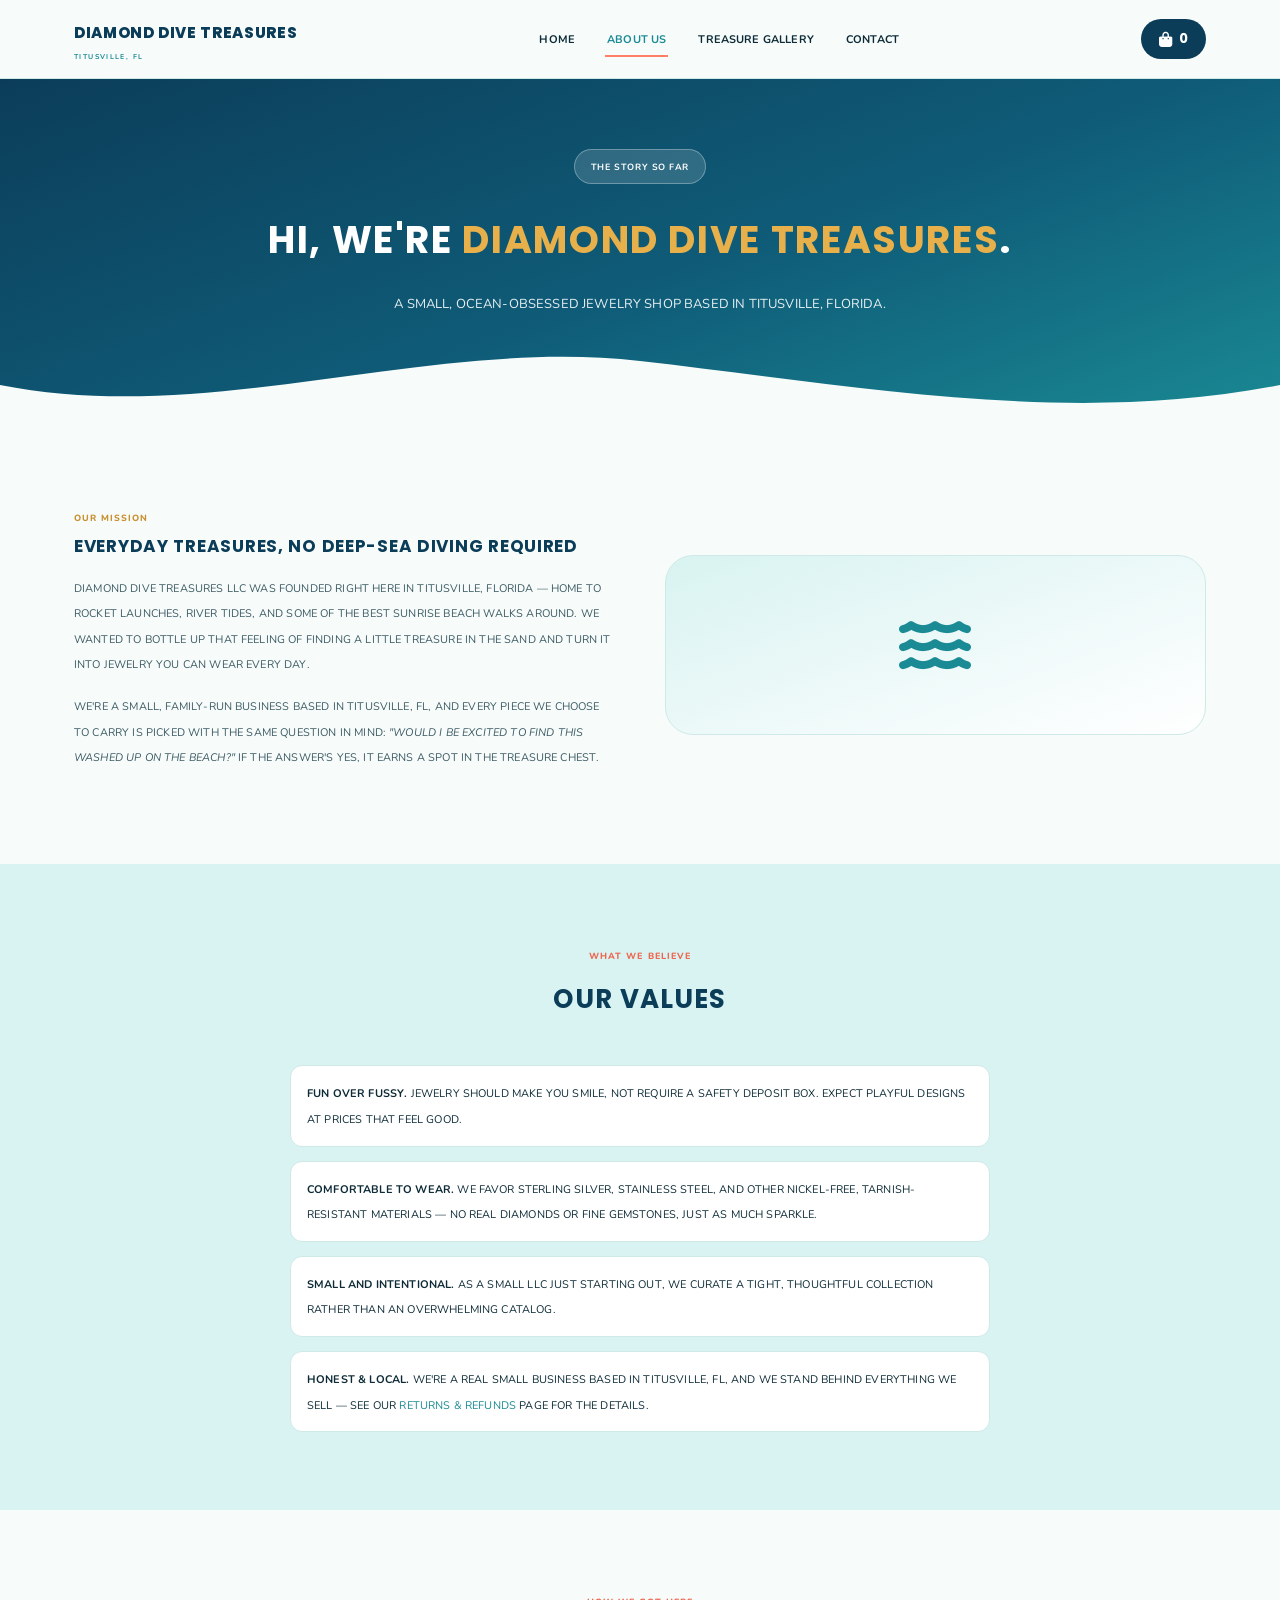
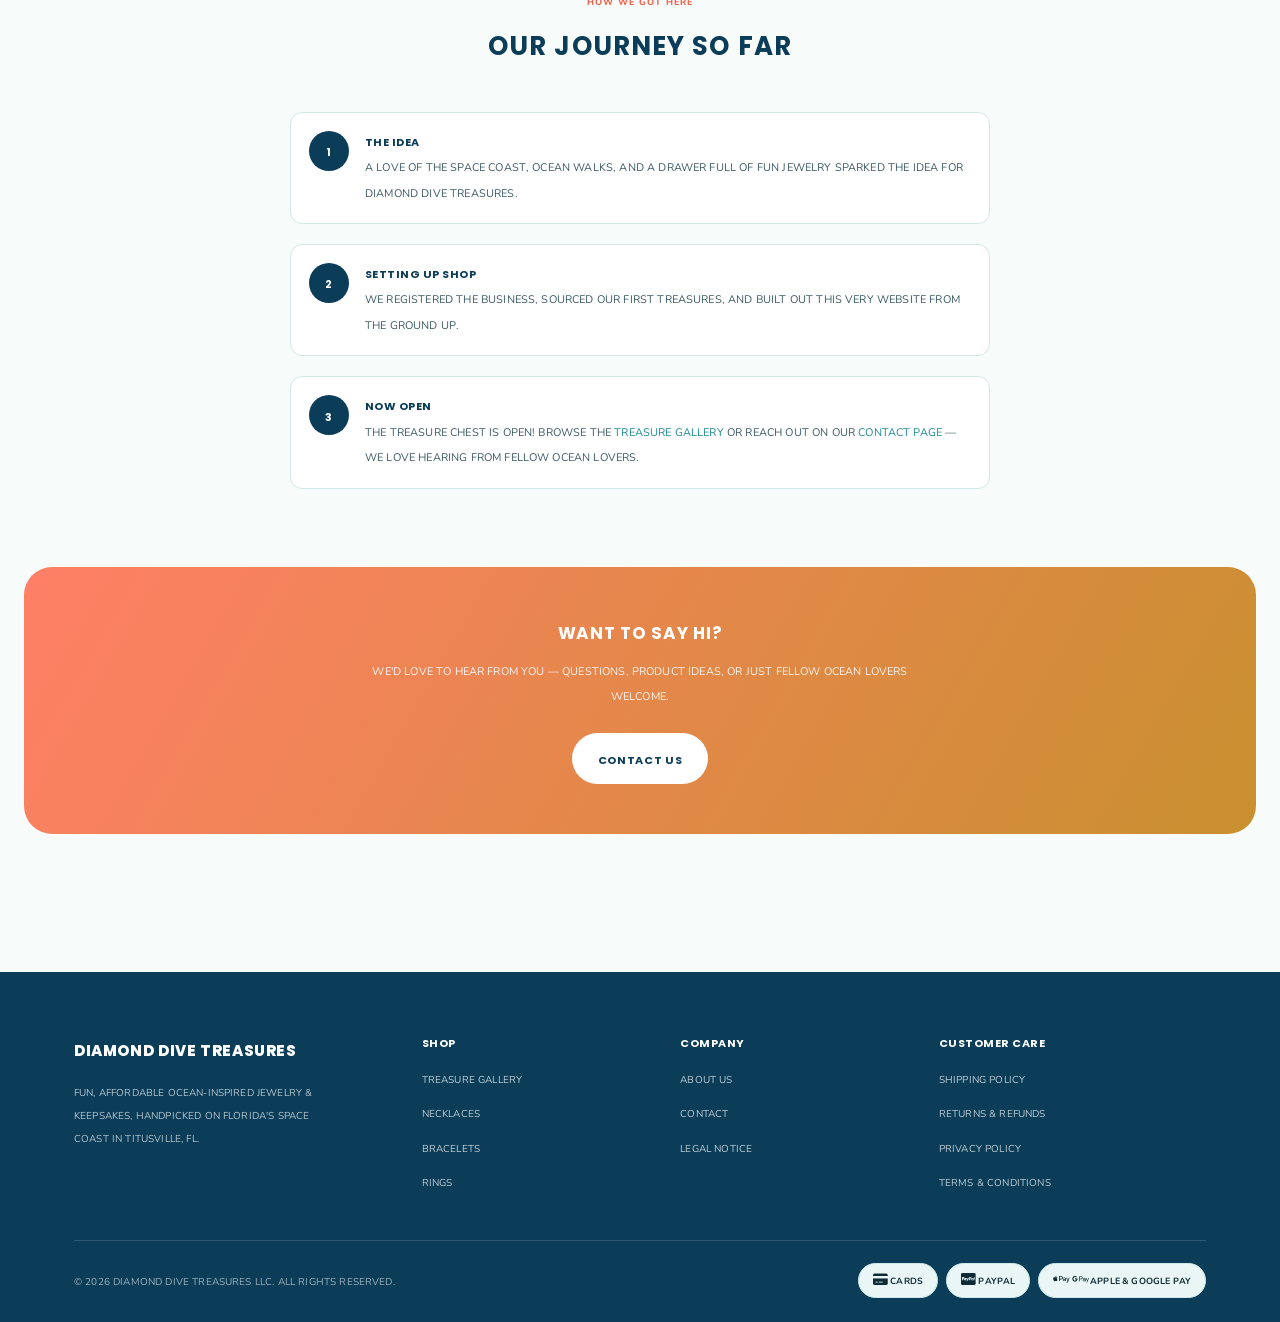
==== commit aebd402d: "Swap hand-drawn icons for Font Awesome, fix pre-launch copy Icons: - Load Font Awesome 6 (via cdnjs " ====
--- a/about.html
+++ b/about.html
@@ -13,6 +13,7 @@
   <meta property="og:description" content="Meet Diamond Dive Treasures LLC — a small, ocean-loving jewelry shop based in Titusville, FL." />
   <link rel="icon" href="data:image/svg+xml,%3Csvg xmlns='http://www.w3.org/2000/svg' viewBox='0 0 100 100'%3E%3Ctext y='.9em' font-size='90'%3E%F0%9F%92%8E%3C/text%3E%3C/svg%3E" />
   <link rel="stylesheet" href="css/style.css" />
+  <link rel="stylesheet" href="https://cdnjs.cloudflare.com/ajax/libs/font-awesome/6.5.1/css/all.min.css" />
   <link rel="preconnect" href="https://app.snipcart.com" />
   <link rel="preconnect" href="https://cdn.snipcart.com" />
   <link rel="stylesheet" href="https://cdn.snipcart.com/themes/v3.7.1/default/snipcart.css" />
@@ -33,7 +34,7 @@
         </ul>
       </nav>
       <div class="nav-actions">
-        <button class="cart-btn snipcart-checkout" aria-label="View cart"><span class="snipcart-total-items">0</span></button>
+        <button class="cart-btn snipcart-checkout" aria-label="View cart"><i class="fa-solid fa-bag-shopping" aria-hidden="true"></i><span class="snipcart-total-items">0</span></button>
         <button class="nav-toggle" aria-label="Toggle menu"><span></span><span></span><span></span></button>
       </div>
     </div>
@@ -45,7 +46,7 @@
       <div>
         <span class="hero-eyebrow">The Story So Far</span>
         <h1>Hi, We're <span>Diamond Dive Treasures</span>.</h1>
-        <p class="lead" style="margin:0 auto;">A small, ocean-obsessed jewelry shop setting up shop in Titusville, Florida.</p>
+        <p class="lead" style="margin:0 auto;">A small, ocean-obsessed jewelry shop based in Titusville, Florida.</p>
       </div>
     </div>
     <div class="wave-divider">
@@ -59,9 +60,9 @@
         <span class="kicker" style="color:#c9902f;font-weight:800;letter-spacing:.08em;text-transform:uppercase;font-size:.8rem;">Our Mission</span>
         <h2>Everyday Treasures, No Deep-Sea Diving Required</h2>
         <p style="color:var(--ink-soft);">Diamond Dive Treasures LLC was founded right here in Titusville, Florida — home to rocket launches, river tides, and some of the best sunrise beach walks around. We wanted to bottle up that feeling of finding a little treasure in the sand and turn it into jewelry you can wear every day.</p>
-        <p style="color:var(--ink-soft);">We're a brand-new small business (currently in the middle of setting up shop!), and every piece we choose to carry is picked with the same question in mind: <em>"Would I be excited to find this washed up on the beach?"</em> If the answer's yes, it earns a spot in the treasure chest.</p>
+        <p style="color:var(--ink-soft);">We're a small, family-run business based in Titusville, FL, and every piece we choose to carry is picked with the same question in mind: <em>"Would I be excited to find this washed up on the beach?"</em> If the answer's yes, it earns a spot in the treasure chest.</p>
       </div>
-      <div class="about-blob" aria-hidden="true"></div>
+      <div class="about-blob" aria-hidden="true"><i class="fa-solid fa-water"></i></div>
     </div>
   </section>
 
@@ -93,11 +94,11 @@
         </div>
         <div class="step">
           <div class="num">2</div>
-          <div><h4 style="margin:0 0 4px;">Setting Up Shop</h4><p style="margin:0;color:var(--ink-soft);">We're currently registering the business, sourcing our first treasures, and building out this very website — thanks for visiting while we're still under construction!</p></div>
+          <div><h4 style="margin:0 0 4px;">Setting Up Shop</h4><p style="margin:0;color:var(--ink-soft);">We registered the business, sourced our first treasures, and built out this very website from the ground up.</p></div>
         </div>
         <div class="step">
           <div class="num">3</div>
-          <div><h4 style="margin:0 0 4px;">Grand Opening</h4><p style="margin:0;color:var(--ink-soft);">Soon we'll officially open the treasure chest to the world. Sign up on our <a href="contact.html">Contact page</a> to hear the news first.</p></div>
+          <div><h4 style="margin:0 0 4px;">Now Open</h4><p style="margin:0;color:var(--ink-soft);">The treasure chest is open! Browse the <a href="gallery.html">Treasure Gallery</a> or reach out on our <a href="contact.html">Contact page</a> — we love hearing from fellow ocean lovers.</p></div>
         </div>
       </div>
     </div>
@@ -148,9 +149,9 @@
       <div class="footer-bottom">
         <span>&copy; <span id="year"></span> Diamond Dive Treasures LLC. All rights reserved.</span>
         <div class="payment-badges" aria-label="We accept">
-          <span class="badge" style="color:#0d2b36;background:#e9f6f5;border-color:#cfe9e7;">Cards</span>
-          <span class="badge" style="color:#0d2b36;background:#e9f6f5;border-color:#cfe9e7;">PayPal</span>
-          <span class="badge" style="color:#0d2b36;background:#e9f6f5;border-color:#cfe9e7;">Apple &amp; Google Pay</span>
+          <span class="badge" style="color:#0d2b36;background:#e9f6f5;border-color:#cfe9e7;"><i class="fa-solid fa-credit-card" aria-hidden="true"></i> Cards</span>
+          <span class="badge" style="color:#0d2b36;background:#e9f6f5;border-color:#cfe9e7;"><i class="fa-brands fa-cc-paypal" aria-hidden="true"></i> PayPal</span>
+          <span class="badge" style="color:#0d2b36;background:#e9f6f5;border-color:#cfe9e7;"><i class="fa-brands fa-apple-pay" aria-hidden="true"></i> <i class="fa-brands fa-google-pay" aria-hidden="true"></i> Apple &amp; Google Pay</span>
         </div>
       </div>
     </div>
--- a/css/style.css
+++ b/css/style.css
@@ -182,16 +182,7 @@
   letter-spacing: 0.03em;
 }
 .cart-btn:hover { background: var(--ocean-blue); color: #fff; }
-.cart-btn::before {
-  content: '';
-  display: inline-block;
-  width: 16px;
-  height: 16px;
-  background-repeat: no-repeat;
-  background-position: center;
-  background-size: contain;
-  background-image: url("data:image/svg+xml,%3Csvg xmlns='http://www.w3.org/2000/svg' viewBox='0 0 24 24' fill='none' stroke='%23ffffff' stroke-width='1.8' stroke-linecap='round' stroke-linejoin='round'%3E%3Cpath d='M6 8h12l-1.2 11a2 2 0 0 1-2 1.8H9.2a2 2 0 0 1-2-1.8z'/%3E%3Cpath d='M9 8V6a3 3 0 0 1 6 0v2'/%3E%3C/svg%3E");
-}
+.cart-btn i { font-size: 0.95rem; }
 
 .nav-toggle {
   display: none;
@@ -275,13 +266,12 @@
   width: 320px;
   height: 320px;
   border-radius: 46% 54% 60% 40% / 50% 45% 55% 50%;
-  background-image: url("data:image/svg+xml,%3Csvg xmlns='http://www.w3.org/2000/svg' viewBox='0 0 100 100' fill='none' stroke='%23ffffff' stroke-width='2.2' stroke-linejoin='round'%3E%3Cpath d='M20 35L50 12l30 23-30 53z'/%3E%3Cpath d='M20 35h60M35 35L50 12l15 23M35 35l15 53M65 35L50 88'/%3E%3C/svg%3E"), radial-gradient(circle at 30% 30%, rgba(232,176,75,0.9), rgba(255,127,102,0.65) 55%, rgba(79,196,209,0.55));
-  background-repeat: no-repeat, no-repeat;
-  background-position: center, center;
-  background-size: 130px 130px, cover;
+  background: radial-gradient(circle at 30% 30%, rgba(232,176,75,0.9), rgba(255,127,102,0.65) 55%, rgba(79,196,209,0.55));
   display: flex;
   align-items: center;
   justify-content: center;
+  color: #fff;
+  font-size: 5rem;
   box-shadow: 0 30px 60px rgba(0,0,0,0.25);
   animation: float 6s ease-in-out infinite;
 }
@@ -346,18 +336,9 @@
   margin: 0 auto 16px;
   border-radius: 50%;
   display: flex; align-items: center; justify-content: center;
-  background-repeat: no-repeat, no-repeat;
-  background-position: center, center;
-  background-size: 26px 26px, cover;
-}
-.feature-card .icon-skin {
-  background-image: url("data:image/svg+xml,%3Csvg xmlns='http://www.w3.org/2000/svg' viewBox='0 0 24 24' fill='none' stroke='%23ffffff' stroke-width='1.6' stroke-linecap='round' stroke-linejoin='round'%3E%3Cpath d='M12 3s7 7.5 7 12a7 7 0 1 1-14 0c0-4.5 7-12 7-12z'/%3E%3C/svg%3E"), linear-gradient(135deg, var(--aqua), var(--teal));
-}
-.feature-card .icon-ocean {
-  background-image: url("data:image/svg+xml,%3Csvg xmlns='http://www.w3.org/2000/svg' viewBox='0 0 24 24' fill='none' stroke='%23ffffff' stroke-width='1.6' stroke-linecap='round' stroke-linejoin='round'%3E%3Cpath d='M2 15c2 0 2-3 4-3s2 3 4 3 2-3 4-3 2 3 4 3 2-3 4-3'/%3E%3Cpath d='M2 10c2 0 2-3 4-3s2 3 4 3 2-3 4-3 2 3 4 3 2-3 4-3'/%3E%3C/svg%3E"), linear-gradient(135deg, var(--aqua), var(--teal));
-}
-.feature-card .icon-batch {
-  background-image: url("data:image/svg+xml,%3Csvg xmlns='http://www.w3.org/2000/svg' viewBox='0 0 24 24' fill='none' stroke='%23ffffff' stroke-width='1.6' stroke-linecap='round' stroke-linejoin='round'%3E%3Cpath d='M3 8l9-5 9 5-9 5-9-5z'/%3E%3Cpath d='M3 8v8l9 5 9-5V8M12 13v8'/%3E%3C/svg%3E"), linear-gradient(135deg, var(--aqua), var(--teal));
+  background: linear-gradient(135deg, var(--aqua), var(--teal));
+  color: #fff;
+  font-size: 1.5rem;
 }
 .feature-card h3 { font-size: 1.15rem; margin-bottom: 8px; }
 .feature-card p { color: var(--ink-soft); font-size: 0.96rem; margin: 0; }
@@ -387,15 +368,6 @@
   display: flex; align-items: center; justify-content: center;
   position: relative;
 }
-.product-media::before {
-  content: '';
-  width: 64px;
-  height: 64px;
-  background-repeat: no-repeat;
-  background-position: center;
-  background-size: contain;
-  opacity: 0.92;
-}
 .product-media .tag {
   position: absolute;
   top: 12px; left: 12px;
@@ -409,10 +381,11 @@
   border-radius: 999px;
 }
 
-/* Category accent tiles — each category gets its own gradient plus a
-   clean line-icon so the gallery reads as color-coded and intentional
-   at a glance, until real product photos replace these placeholder
-   tiles (see README for photo sourcing status). */
+/* Category accent tiles — each category gets its own gradient so the
+   gallery reads as color-coded at a glance, until real product photos
+   replace these placeholder tiles (see README for photo sourcing
+   status). No icon/illustration on top — plain color reads cleaner
+   than any stand-in graphic until real photos are ready. */
 .product-card[data-category="necklaces"] .product-media { background: linear-gradient(135deg, var(--aqua), var(--ocean-blue)); }
 .product-card[data-category="bracelets"] .product-media { background: linear-gradient(135deg, var(--teal), var(--deep-navy)); }
 .product-card[data-category="anklets"] .product-media { background: linear-gradient(135deg, var(--sand), var(--treasure-gold)); }
@@ -420,28 +393,6 @@
 .product-card[data-category="charms"] .product-media { background: linear-gradient(135deg, var(--coral), var(--coral-dark)); }
 .product-card[data-category="earrings"] .product-media { background: linear-gradient(135deg, var(--ocean-blue), var(--teal)); }
 .product-card[data-category="giftsets"] .product-media { background: linear-gradient(135deg, var(--deep-navy), var(--coral-dark)); }
-
-.product-card[data-category="necklaces"] .product-media::before {
-  background-image: url("data:image/svg+xml,%3Csvg xmlns='http://www.w3.org/2000/svg' viewBox='0 0 24 24' fill='none' stroke='%23ffffff' stroke-width='1.4' stroke-linecap='round' stroke-linejoin='round'%3E%3Cpath d='M4 4c0 6 3.5 10 8 10s8-4 8-10'/%3E%3Ccircle cx='12' cy='17' r='3'/%3E%3C/svg%3E");
-}
-.product-card[data-category="bracelets"] .product-media::before {
-  background-image: url("data:image/svg+xml,%3Csvg xmlns='http://www.w3.org/2000/svg' viewBox='0 0 24 24' fill='none' stroke='%23ffffff' stroke-width='1.4'%3E%3Cellipse cx='12' cy='12' rx='9' ry='6'/%3E%3C/svg%3E");
-}
-.product-card[data-category="anklets"] .product-media::before {
-  background-image: url("data:image/svg+xml,%3Csvg xmlns='http://www.w3.org/2000/svg' viewBox='0 0 24 24' fill='none' stroke='%23ffffff' stroke-width='1.4'%3E%3Cellipse cx='11' cy='10' rx='7' ry='5'/%3E%3Ccircle cx='17' cy='16' r='1.6' fill='%23ffffff' stroke='none'/%3E%3C/svg%3E");
-}
-.product-card[data-category="rings"] .product-media::before {
-  background-image: url("data:image/svg+xml,%3Csvg xmlns='http://www.w3.org/2000/svg' viewBox='0 0 24 24' fill='none' stroke='%23ffffff' stroke-width='1.4'%3E%3Ccircle cx='12' cy='15' r='6'/%3E%3Cpath d='M9 9l3-4 3 4-3 3z' fill='%23ffffff' stroke='none'/%3E%3C/svg%3E");
-}
-.product-card[data-category="charms"] .product-media::before {
-  background-image: url("data:image/svg+xml,%3Csvg xmlns='http://www.w3.org/2000/svg' viewBox='0 0 24 24' fill='none' stroke='%23ffffff' stroke-width='1.4' stroke-linejoin='round'%3E%3Cpath d='M12 3l2.6 5.9 6.4.6-4.8 4.3 1.4 6.3L12 17l-5.6 3.1 1.4-6.3-4.8-4.3 6.4-.6z'/%3E%3C/svg%3E");
-}
-.product-card[data-category="earrings"] .product-media::before {
-  background-image: url("data:image/svg+xml,%3Csvg xmlns='http://www.w3.org/2000/svg' viewBox='0 0 24 24' fill='none' stroke='%23ffffff' stroke-width='1.4' stroke-linecap='round'%3E%3Ccircle cx='12' cy='6' r='2'/%3E%3Cpath d='M12 8v3c0 3 2 5 2 7a2 2 0 1 1-4 0c0-2 2-4 2-7'/%3E%3C/svg%3E");
-}
-.product-card[data-category="giftsets"] .product-media::before {
-  background-image: url("data:image/svg+xml,%3Csvg xmlns='http://www.w3.org/2000/svg' viewBox='0 0 24 24' fill='none' stroke='%23ffffff' stroke-width='1.4' stroke-linejoin='round'%3E%3Crect x='4' y='9' width='16' height='11' rx='1'/%3E%3Cpath d='M4 9h16M12 9v11M12 9c-1.5-4-6-4-6-1.5S9 9 12 9zM12 9c1.5-4 6-4 6-1.5S15 9 12 9z'/%3E%3C/svg%3E");
-}
 
 .product-body { padding: 20px 20px 22px; display: flex; flex-direction: column; gap: 8px; flex: 1; }
 .product-cat { font-size: 0.72rem; font-weight: 800; letter-spacing: 0.08em; text-transform: uppercase; color: var(--teal); }
@@ -501,15 +452,17 @@
   align-items: center;
 }
 .about-blob {
-  background-image: url("data:image/svg+xml,%3Csvg xmlns='http://www.w3.org/2000/svg' viewBox='0 0 100 100' fill='none' stroke='%231a8a94' stroke-width='2.2' stroke-linecap='round' stroke-linejoin='round'%3E%3Cpath d='M50 90C25 90 15 65 15 50 15 30 30 15 50 15s35 15 35 35c0 15-10 40-35 40z'/%3E%3Cpath d='M50 90V15M35 88 38 20M65 88 62 20M22 78 30 25M78 78 70 25'/%3E%3C/svg%3E"), linear-gradient(160deg, var(--seafoam), #fff);
-  background-repeat: no-repeat, no-repeat;
-  background-position: center, center;
-  background-size: 100px 100px, cover;
+  background: linear-gradient(160deg, var(--seafoam), #fff);
   border-radius: 28px;
   padding: 40px;
   min-height: 180px;
   text-align: center;
   border: 1px solid var(--border-soft);
+  display: flex;
+  align-items: center;
+  justify-content: center;
+  color: var(--teal);
+  font-size: 4rem;
 }
 .value-list { list-style: none; margin: 0; padding: 0; display: grid; gap: 14px; }
 .value-list li {
@@ -551,21 +504,8 @@
   width: 44px; height: 44px; border-radius: 50%;
   background: var(--seafoam); display: flex; align-items: center; justify-content: center;
   flex-shrink: 0;
-  background-repeat: no-repeat;
-  background-position: center;
-  background-size: 20px 20px;
-}
-.contact-info-item .icon-email {
-  background-image: url("data:image/svg+xml,%3Csvg xmlns='http://www.w3.org/2000/svg' viewBox='0 0 24 24' fill='none' stroke='%231a8a94' stroke-width='1.6' stroke-linecap='round' stroke-linejoin='round'%3E%3Crect x='3' y='5' width='18' height='14' rx='2'/%3E%3Cpath d='M3 7l9 6 9-6'/%3E%3C/svg%3E");
-}
-.contact-info-item .icon-phone {
-  background-image: url("data:image/svg+xml,%3Csvg xmlns='http://www.w3.org/2000/svg' viewBox='0 0 24 24' fill='none' stroke='%231a8a94' stroke-width='1.6' stroke-linecap='round' stroke-linejoin='round'%3E%3Cpath d='M6 3h3l2 5-2.5 2a12 12 0 0 0 6.5 6.5l2-2.5 5 2v3a2 2 0 0 1-2 2C9.5 21 3 14.5 3 5a2 2 0 0 1 2-2z'/%3E%3C/svg%3E");
-}
-.contact-info-item .icon-location {
-  background-image: url("data:image/svg+xml,%3Csvg xmlns='http://www.w3.org/2000/svg' viewBox='0 0 24 24' fill='none' stroke='%231a8a94' stroke-width='1.6' stroke-linecap='round' stroke-linejoin='round'%3E%3Cpath d='M12 21s7-6.5 7-12a7 7 0 1 0-14 0c0 5.5 7 12 7 12z'/%3E%3Ccircle cx='12' cy='9' r='2.4'/%3E%3C/svg%3E");
-}
-.contact-info-item .icon-hours {
-  background-image: url("data:image/svg+xml,%3Csvg xmlns='http://www.w3.org/2000/svg' viewBox='0 0 24 24' fill='none' stroke='%231a8a94' stroke-width='1.6' stroke-linecap='round' stroke-linejoin='round'%3E%3Ccircle cx='12' cy='12' r='9'/%3E%3Cpath d='M12 7v5l3.5 2'/%3E%3C/svg%3E");
+  color: var(--teal);
+  font-size: 1.05rem;
 }
 .contact-info-item h4 {
   margin: 0 0 4px; font-size: 0.85rem;
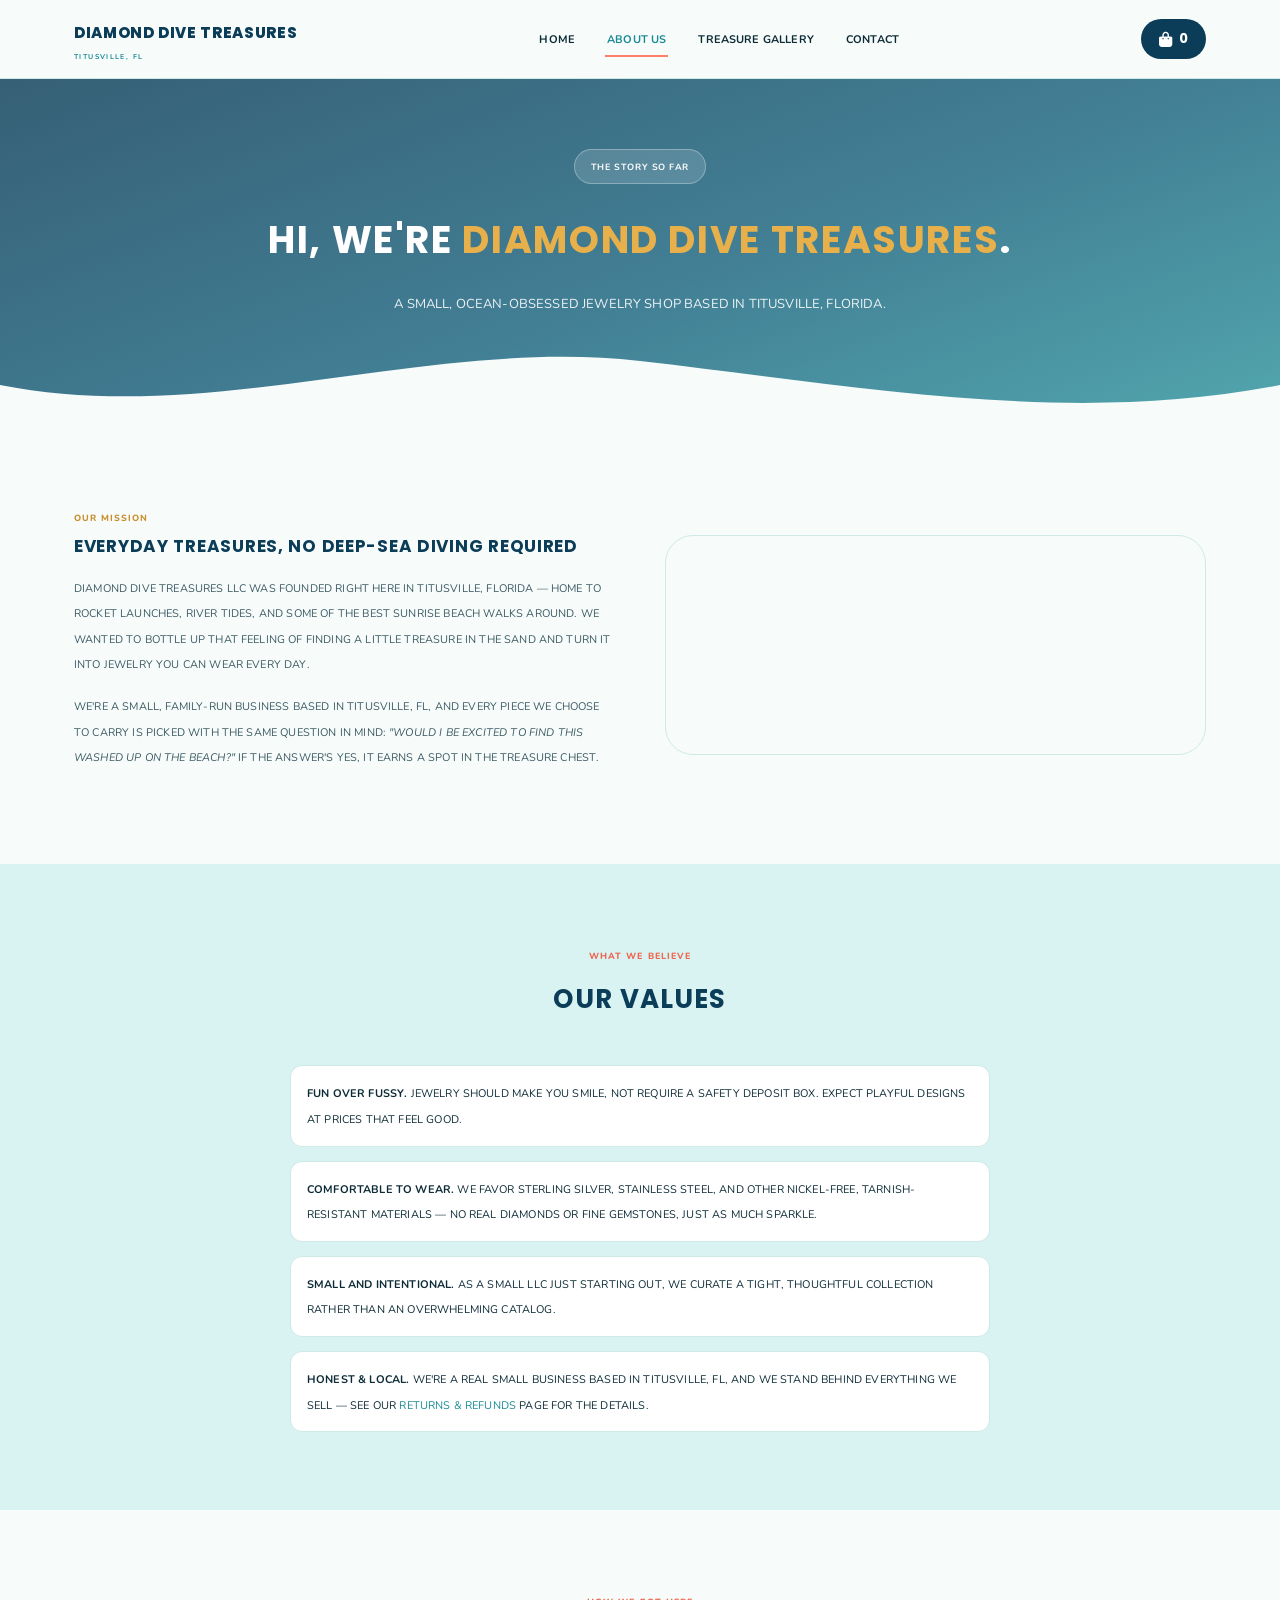
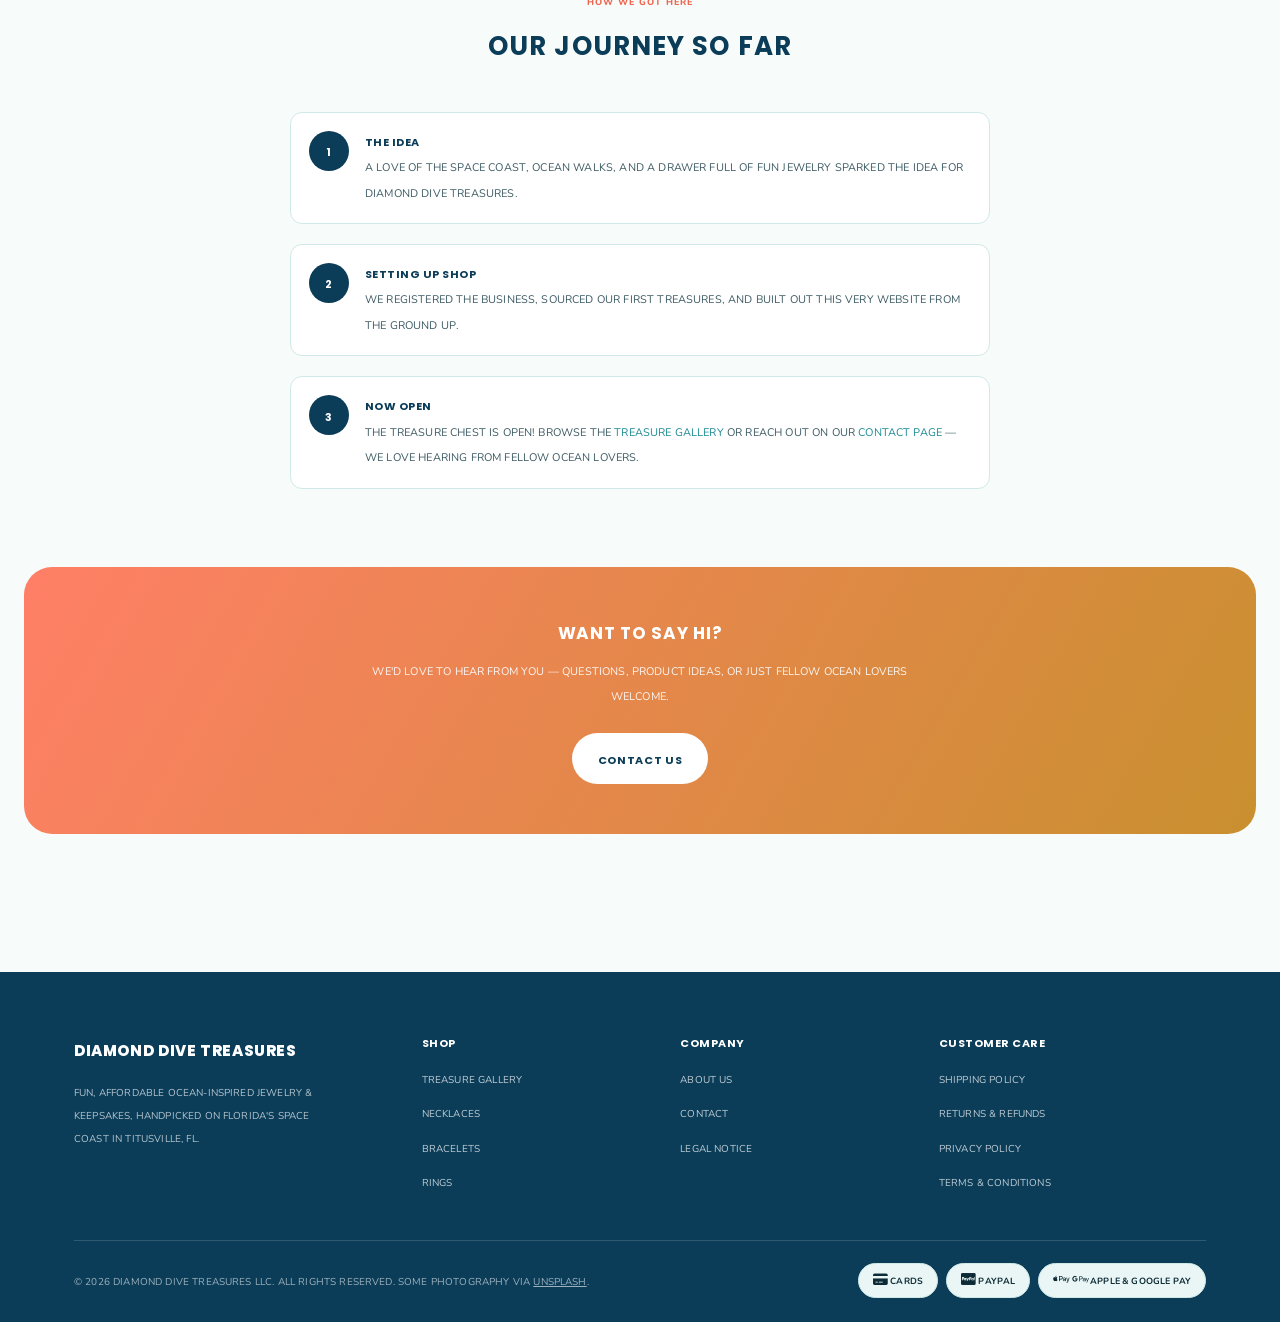
==== commit 51a0cb98: "Add real Unsplash photography site-wide Uses free stock photos from Unsplash (via the connected Unsp" ====
--- a/about.html
+++ b/about.html
@@ -62,7 +62,7 @@
         <p style="color:var(--ink-soft);">Diamond Dive Treasures LLC was founded right here in Titusville, Florida — home to rocket launches, river tides, and some of the best sunrise beach walks around. We wanted to bottle up that feeling of finding a little treasure in the sand and turn it into jewelry you can wear every day.</p>
         <p style="color:var(--ink-soft);">We're a small, family-run business based in Titusville, FL, and every piece we choose to carry is picked with the same question in mind: <em>"Would I be excited to find this washed up on the beach?"</em> If the answer's yes, it earns a spot in the treasure chest.</p>
       </div>
-      <div class="about-blob" aria-hidden="true"><i class="fa-solid fa-water"></i></div>
+      <div class="about-blob" aria-hidden="true"></div>
     </div>
   </section>
 
@@ -147,7 +147,7 @@
         </div>
       </div>
       <div class="footer-bottom">
-        <span>&copy; <span id="year"></span> Diamond Dive Treasures LLC. All rights reserved.</span>
+        <span>&copy; <span id="year"></span> Diamond Dive Treasures LLC. All rights reserved. Some photography via <a href="https://unsplash.com" style="color:inherit;text-decoration:underline;">Unsplash</a>.</span>
         <div class="payment-badges" aria-label="We accept">
           <span class="badge" style="color:#0d2b36;background:#e9f6f5;border-color:#cfe9e7;"><i class="fa-solid fa-credit-card" aria-hidden="true"></i> Cards</span>
           <span class="badge" style="color:#0d2b36;background:#e9f6f5;border-color:#cfe9e7;"><i class="fa-brands fa-cc-paypal" aria-hidden="true"></i> PayPal</span>
--- a/css/style.css
+++ b/css/style.css
@@ -219,7 +219,9 @@
 .hero {
   position: relative;
   overflow: hidden;
-  background: linear-gradient(160deg, var(--deep-navy), var(--ocean-blue) 55%, var(--teal));
+  background-image: linear-gradient(160deg, rgba(11,61,89,0.82), rgba(15,92,120,0.78) 55%, rgba(26,138,148,0.75)), url("https://images.unsplash.com/photo-1604580825209-43c3e2f92652?crop=entropy&cs=tinysrgb&fit=max&fm=jpg&q=80&w=1600");
+  background-size: cover;
+  background-position: center;
   color: #fff;
   padding: 90px 0 130px;
 }
@@ -266,7 +268,9 @@
   width: 320px;
   height: 320px;
   border-radius: 46% 54% 60% 40% / 50% 45% 55% 50%;
-  background: radial-gradient(circle at 30% 30%, rgba(232,176,75,0.9), rgba(255,127,102,0.65) 55%, rgba(79,196,209,0.55));
+  background-image: url("https://images.unsplash.com/photo-1598560917505-59a3ad559071?crop=entropy&cs=tinysrgb&fit=max&fm=jpg&q=80&w=800");
+  background-size: cover;
+  background-position: center;
   display: flex;
   align-items: center;
   justify-content: center;
@@ -381,18 +385,45 @@
   border-radius: 999px;
 }
 
-/* Category accent tiles — each category gets its own gradient so the
-   gallery reads as color-coded at a glance, until real product photos
-   replace these placeholder tiles (see README for photo sourcing
-   status). No icon/illustration on top — plain color reads cleaner
-   than any stand-in graphic until real photos are ready. */
-.product-card[data-category="necklaces"] .product-media { background: linear-gradient(135deg, var(--aqua), var(--ocean-blue)); }
-.product-card[data-category="bracelets"] .product-media { background: linear-gradient(135deg, var(--teal), var(--deep-navy)); }
-.product-card[data-category="anklets"] .product-media { background: linear-gradient(135deg, var(--sand), var(--treasure-gold)); }
-.product-card[data-category="rings"] .product-media { background: linear-gradient(135deg, var(--treasure-gold), var(--treasure-gold-dark)); }
-.product-card[data-category="charms"] .product-media { background: linear-gradient(135deg, var(--coral), var(--coral-dark)); }
-.product-card[data-category="earrings"] .product-media { background: linear-gradient(135deg, var(--ocean-blue), var(--teal)); }
-.product-card[data-category="giftsets"] .product-media { background: linear-gradient(135deg, var(--deep-navy), var(--coral-dark)); }
+/* Category tiles — one representative stock photo per category
+   (via Unsplash), applied to every item in that category rather than
+   claiming to depict a specific SKU. Swap for a real per-product photo
+   any time by adding an <img> inside .product-media — see README. */
+.product-card[data-category="necklaces"] .product-media {
+  background-image: linear-gradient(rgba(11,61,89,0.15), rgba(11,61,89,0.15)), url("https://images.unsplash.com/photo-1676329945867-01c9975aa9d1?crop=entropy&cs=tinysrgb&fit=max&fm=jpg&q=80&w=500");
+  background-size: cover;
+  background-position: center;
+}
+.product-card[data-category="bracelets"] .product-media {
+  background-image: linear-gradient(rgba(11,61,89,0.15), rgba(11,61,89,0.15)), url("https://images.unsplash.com/photo-1721103428054-6bcf4f655594?crop=entropy&cs=tinysrgb&fit=max&fm=jpg&q=80&w=500");
+  background-size: cover;
+  background-position: center;
+}
+.product-card[data-category="anklets"] .product-media {
+  background-image: linear-gradient(rgba(11,61,89,0.15), rgba(11,61,89,0.15)), url("https://images.unsplash.com/photo-1780323561675-4cc4cbc92a54?crop=entropy&cs=tinysrgb&fit=max&fm=jpg&q=80&w=500");
+  background-size: cover;
+  background-position: center;
+}
+.product-card[data-category="rings"] .product-media {
+  background-image: linear-gradient(rgba(11,61,89,0.15), rgba(11,61,89,0.15)), url("https://images.unsplash.com/photo-1679156271420-e6c596e9c10a?crop=entropy&cs=tinysrgb&fit=max&fm=jpg&q=80&w=500");
+  background-size: cover;
+  background-position: center;
+}
+.product-card[data-category="charms"] .product-media {
+  background-image: linear-gradient(rgba(11,61,89,0.15), rgba(11,61,89,0.15)), url("https://images.unsplash.com/photo-1702430479977-c053390d60e7?crop=entropy&cs=tinysrgb&fit=max&fm=jpg&q=80&w=500");
+  background-size: cover;
+  background-position: center;
+}
+.product-card[data-category="earrings"] .product-media {
+  background-image: linear-gradient(rgba(11,61,89,0.15), rgba(11,61,89,0.15)), url("https://images.unsplash.com/photo-1693212793204-bcea856c75fe?crop=entropy&cs=tinysrgb&fit=max&fm=jpg&q=80&w=500");
+  background-size: cover;
+  background-position: center;
+}
+.product-card[data-category="giftsets"] .product-media {
+  background-image: linear-gradient(rgba(11,61,89,0.15), rgba(11,61,89,0.15)), url("https://images.unsplash.com/photo-1625552186152-668cd2f0b707?crop=entropy&cs=tinysrgb&fit=max&fm=jpg&q=80&w=500");
+  background-size: cover;
+  background-position: center;
+}
 
 .product-body { padding: 20px 20px 22px; display: flex; flex-direction: column; gap: 8px; flex: 1; }
 .product-cat { font-size: 0.72rem; font-weight: 800; letter-spacing: 0.08em; text-transform: uppercase; color: var(--teal); }
@@ -452,10 +483,12 @@
   align-items: center;
 }
 .about-blob {
-  background: linear-gradient(160deg, var(--seafoam), #fff);
+  background-image: url("https://images.unsplash.com/photo-1578349198494-f76d9dcac32a?crop=entropy&cs=tinysrgb&fit=max&fm=jpg&q=80&w=1000");
+  background-size: cover;
+  background-position: center;
   border-radius: 28px;
   padding: 40px;
-  min-height: 180px;
+  min-height: 220px;
   text-align: center;
   border: 1px solid var(--border-soft);
   display: flex;
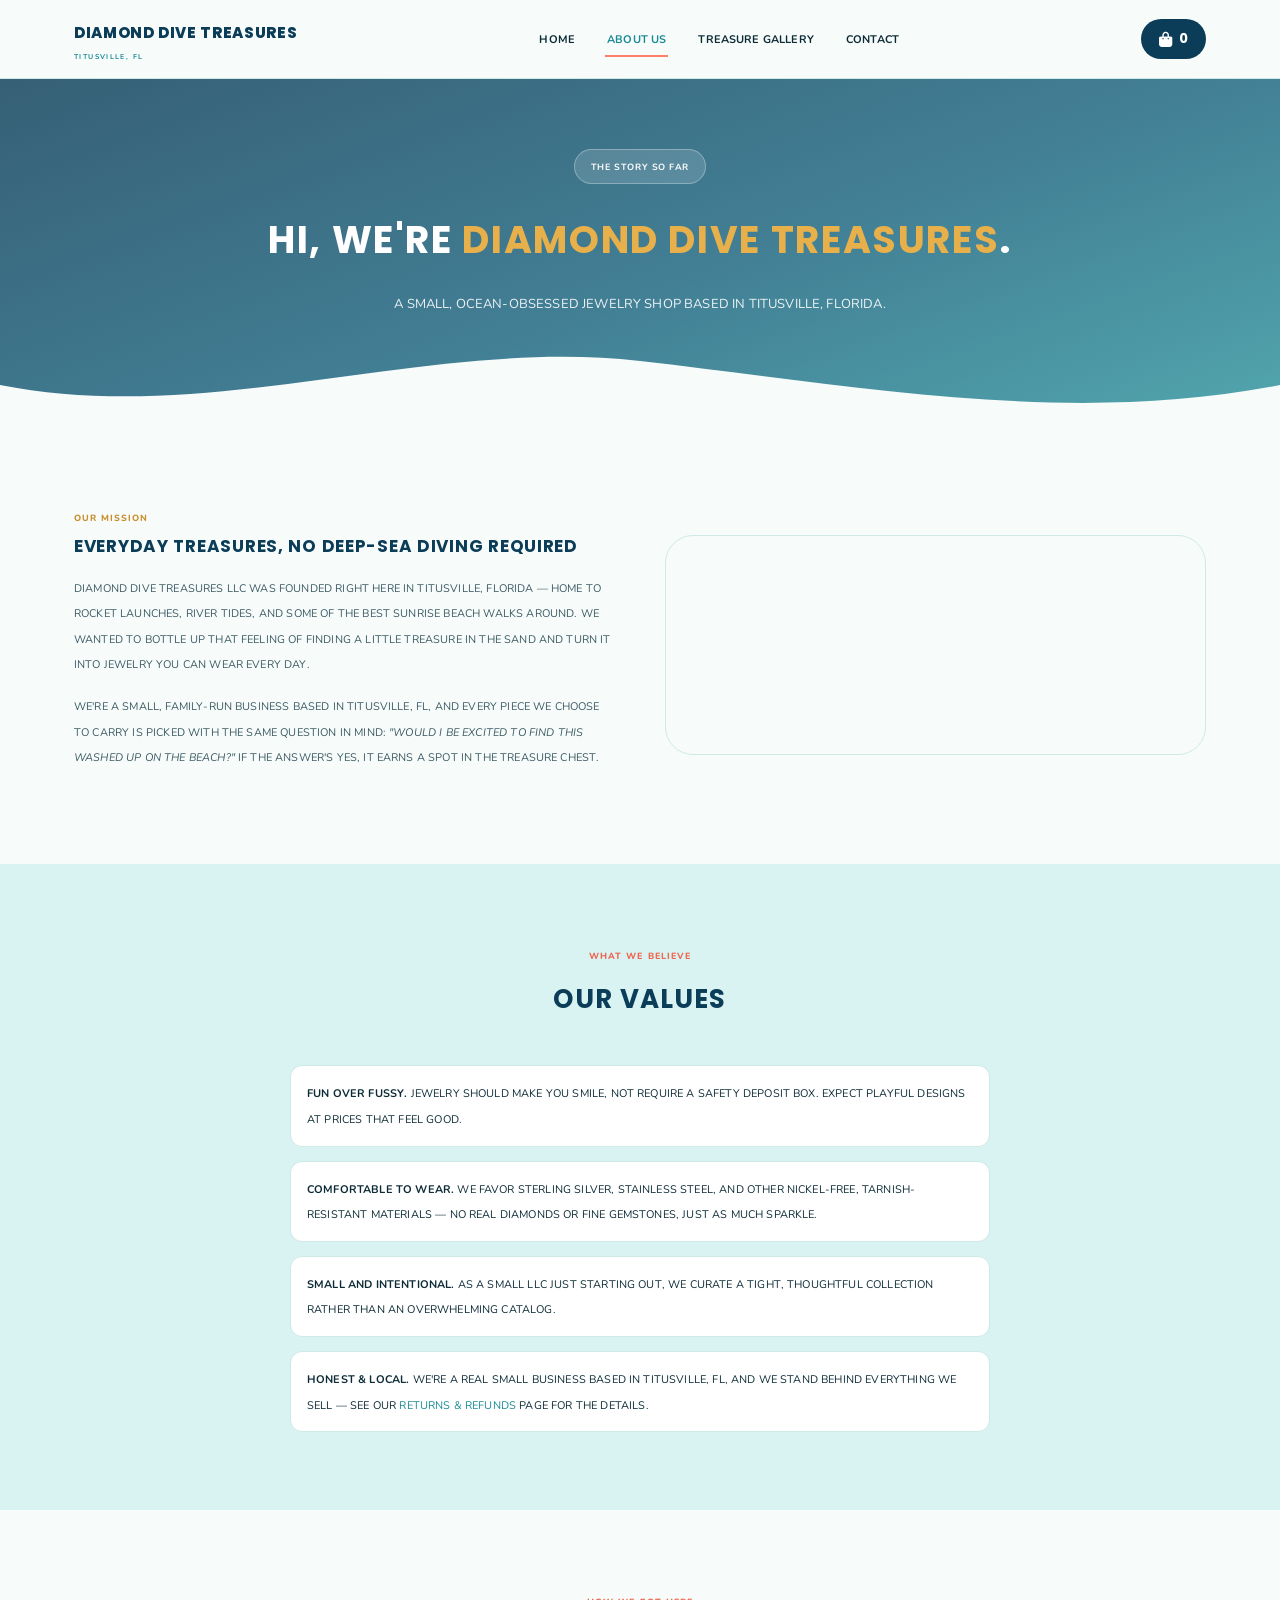
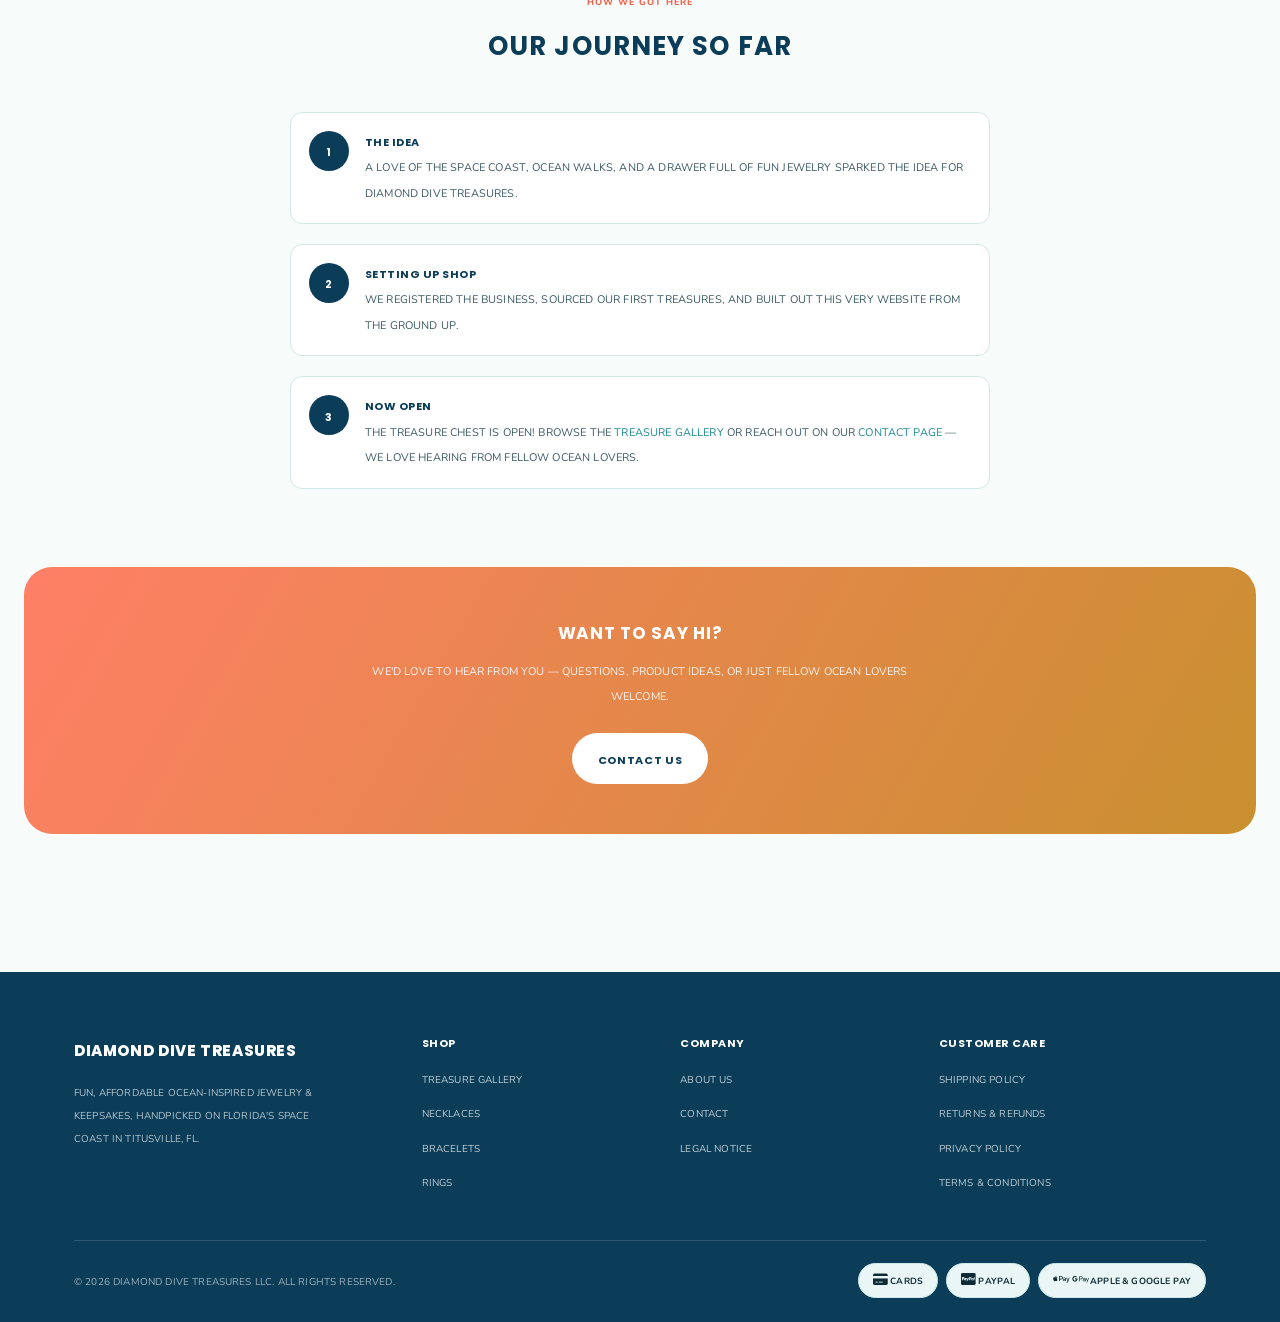
==== commit 9e810d00: "Remove Unsplash credit line, give each product its own photo - Drop the "Some photography via Unspla" ====
--- a/about.html
+++ b/about.html
@@ -147,7 +147,7 @@
         </div>
       </div>
       <div class="footer-bottom">
-        <span>&copy; <span id="year"></span> Diamond Dive Treasures LLC. All rights reserved. Some photography via <a href="https://unsplash.com" style="color:inherit;text-decoration:underline;">Unsplash</a>.</span>
+        <span>&copy; <span id="year"></span> Diamond Dive Treasures LLC. All rights reserved.</span>
         <div class="payment-badges" aria-label="We accept">
           <span class="badge" style="color:#0d2b36;background:#e9f6f5;border-color:#cfe9e7;"><i class="fa-solid fa-credit-card" aria-hidden="true"></i> Cards</span>
           <span class="badge" style="color:#0d2b36;background:#e9f6f5;border-color:#cfe9e7;"><i class="fa-brands fa-cc-paypal" aria-hidden="true"></i> PayPal</span>
